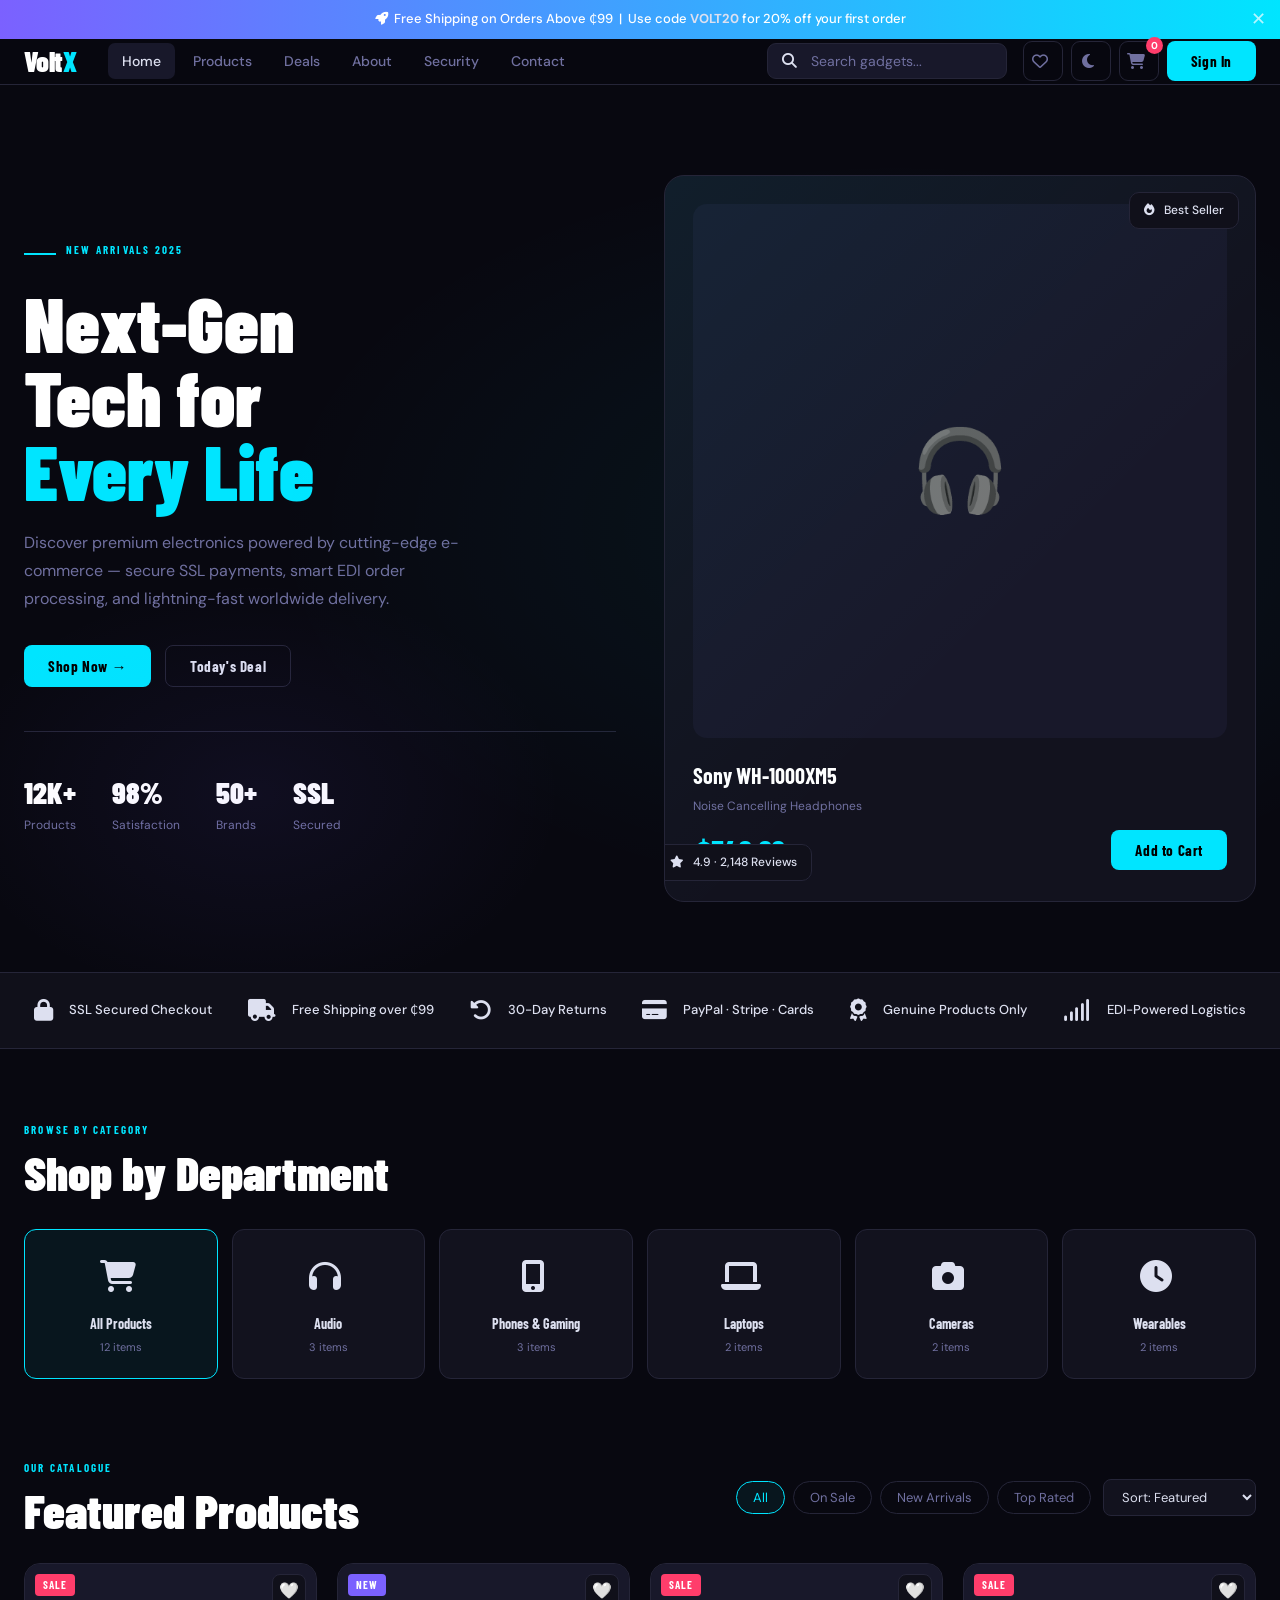
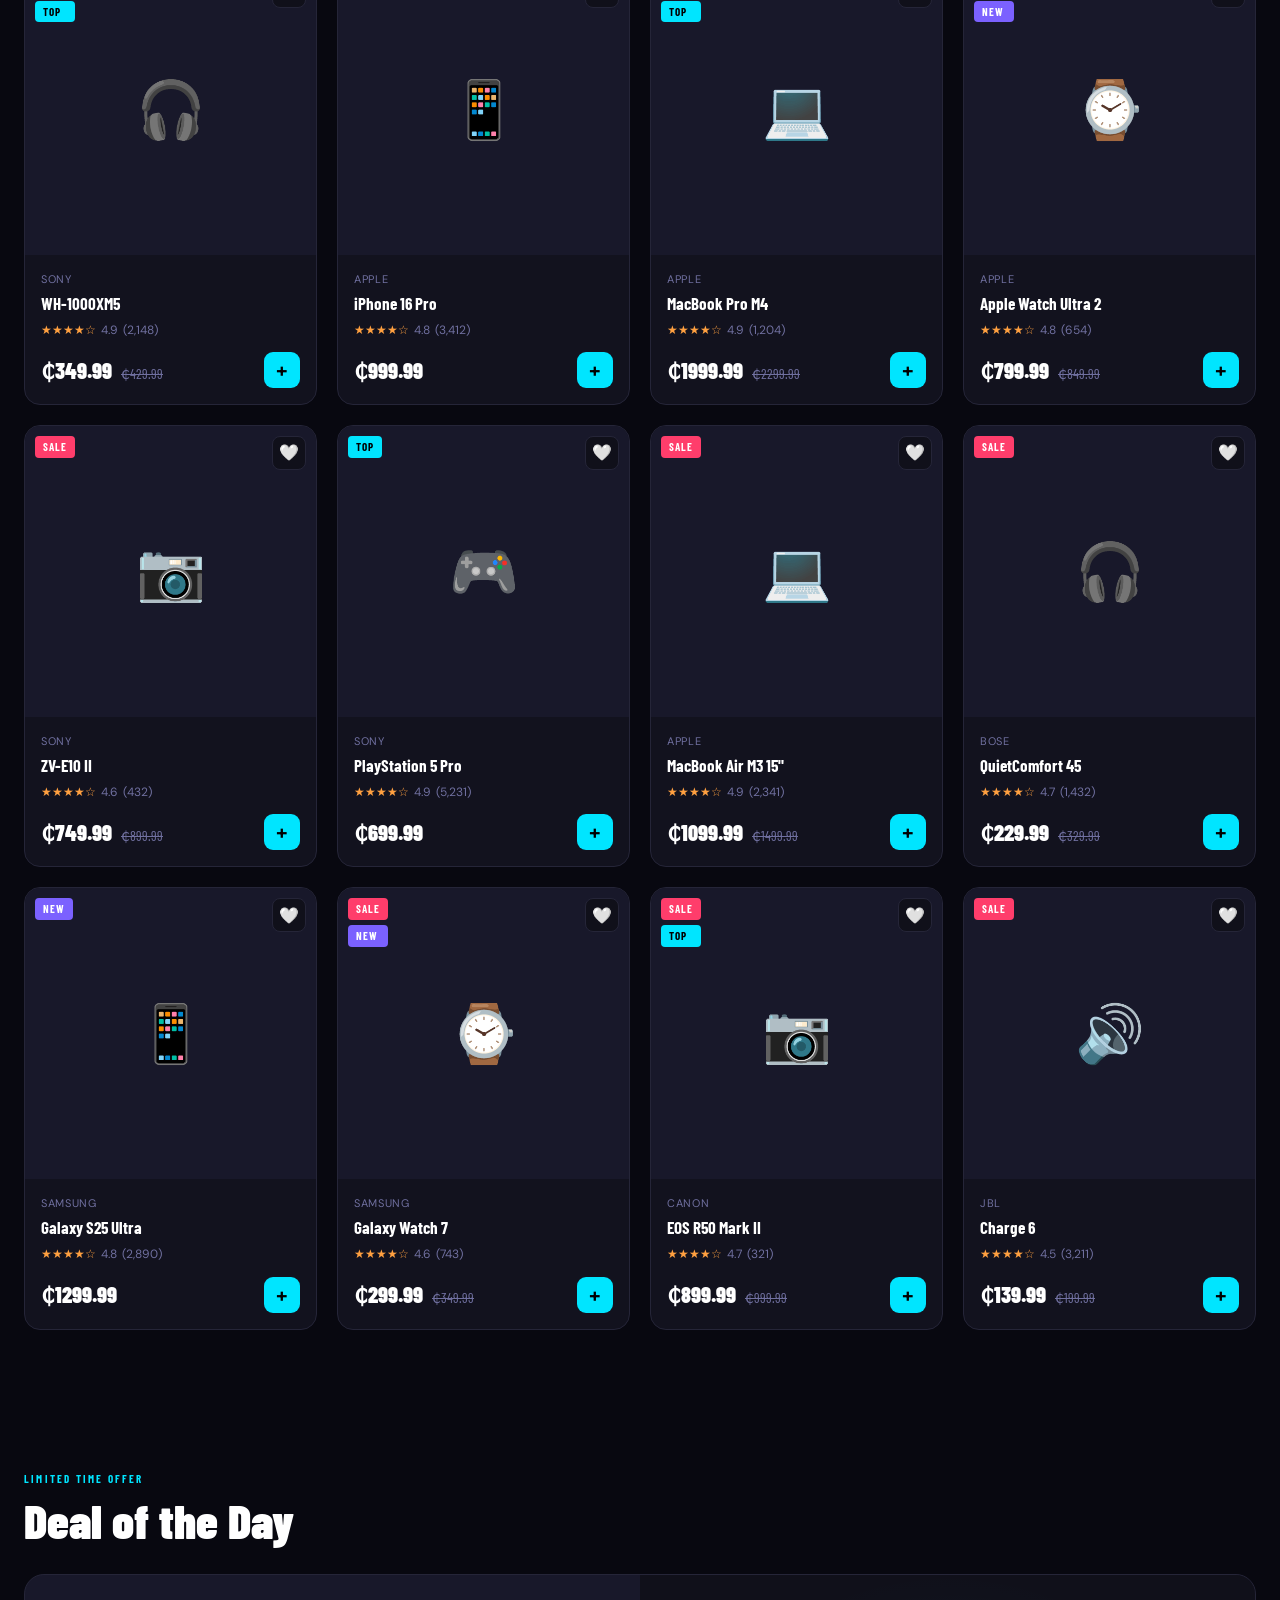
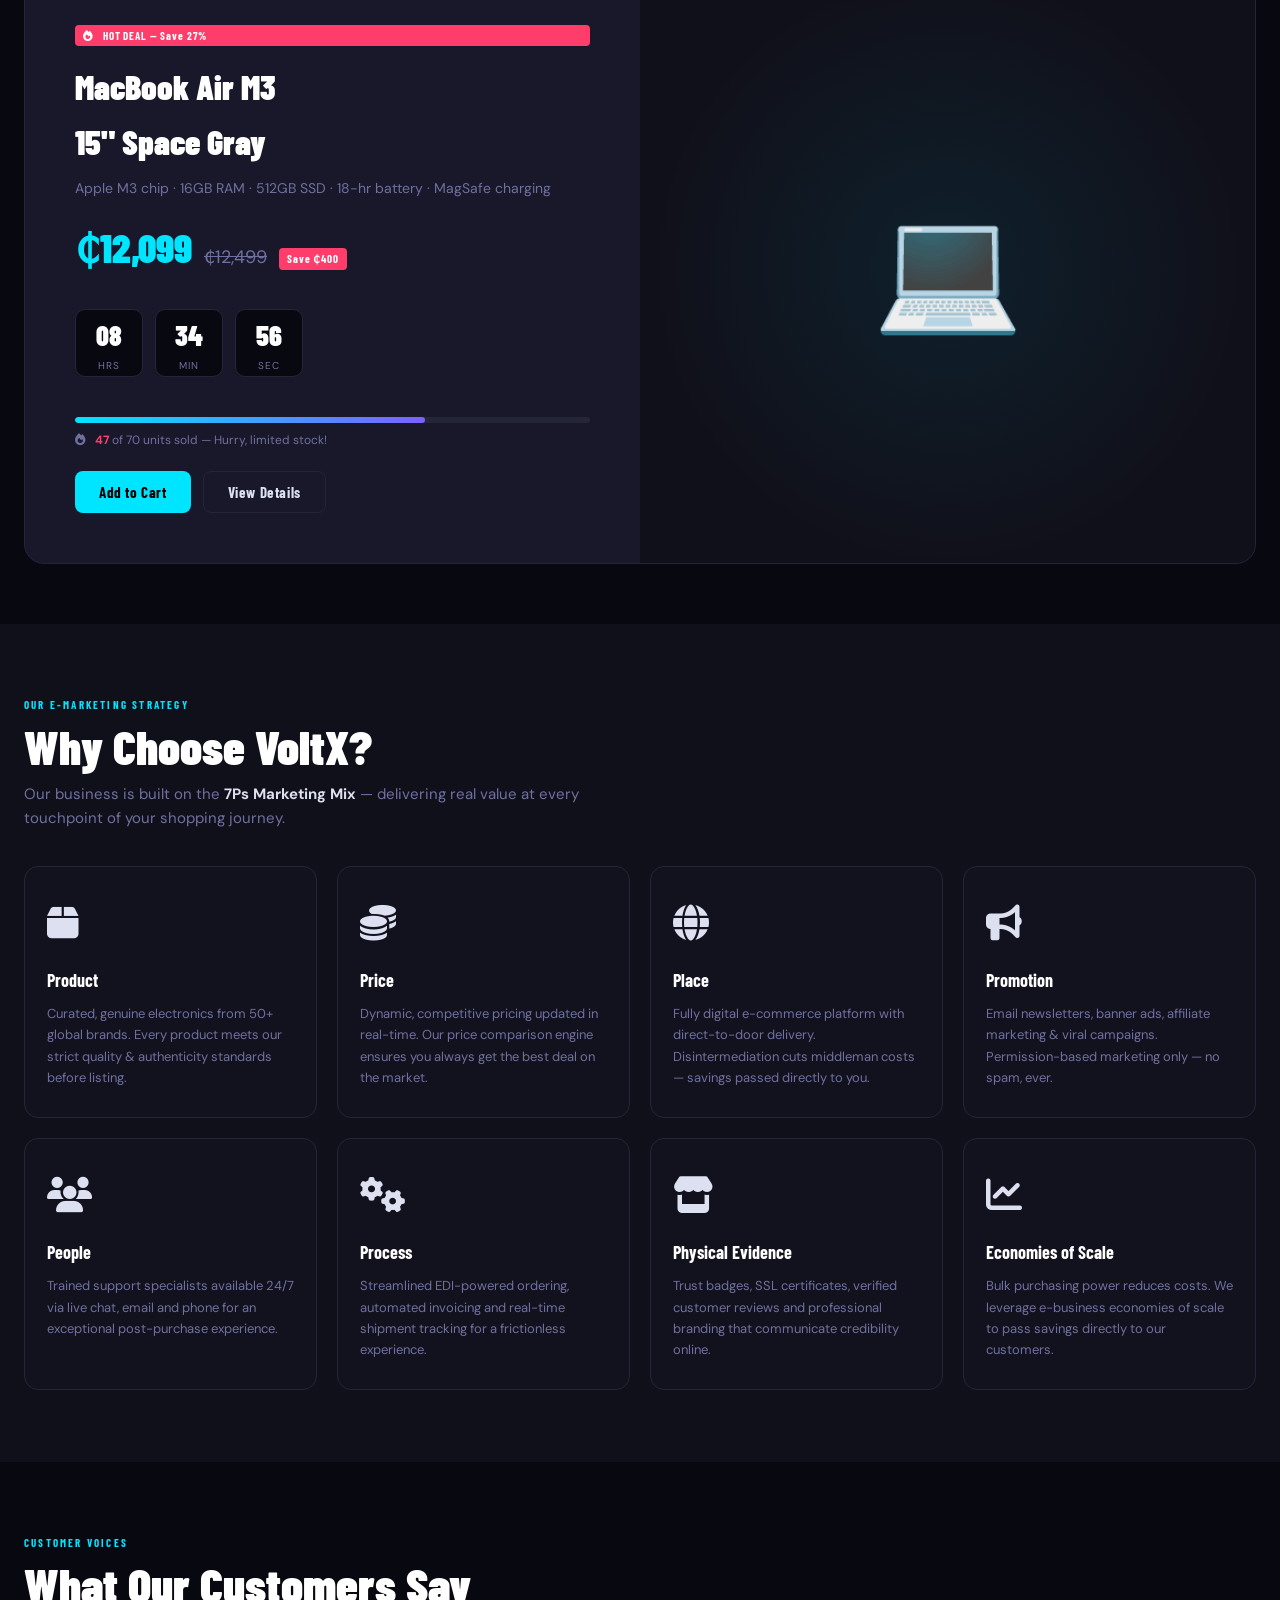
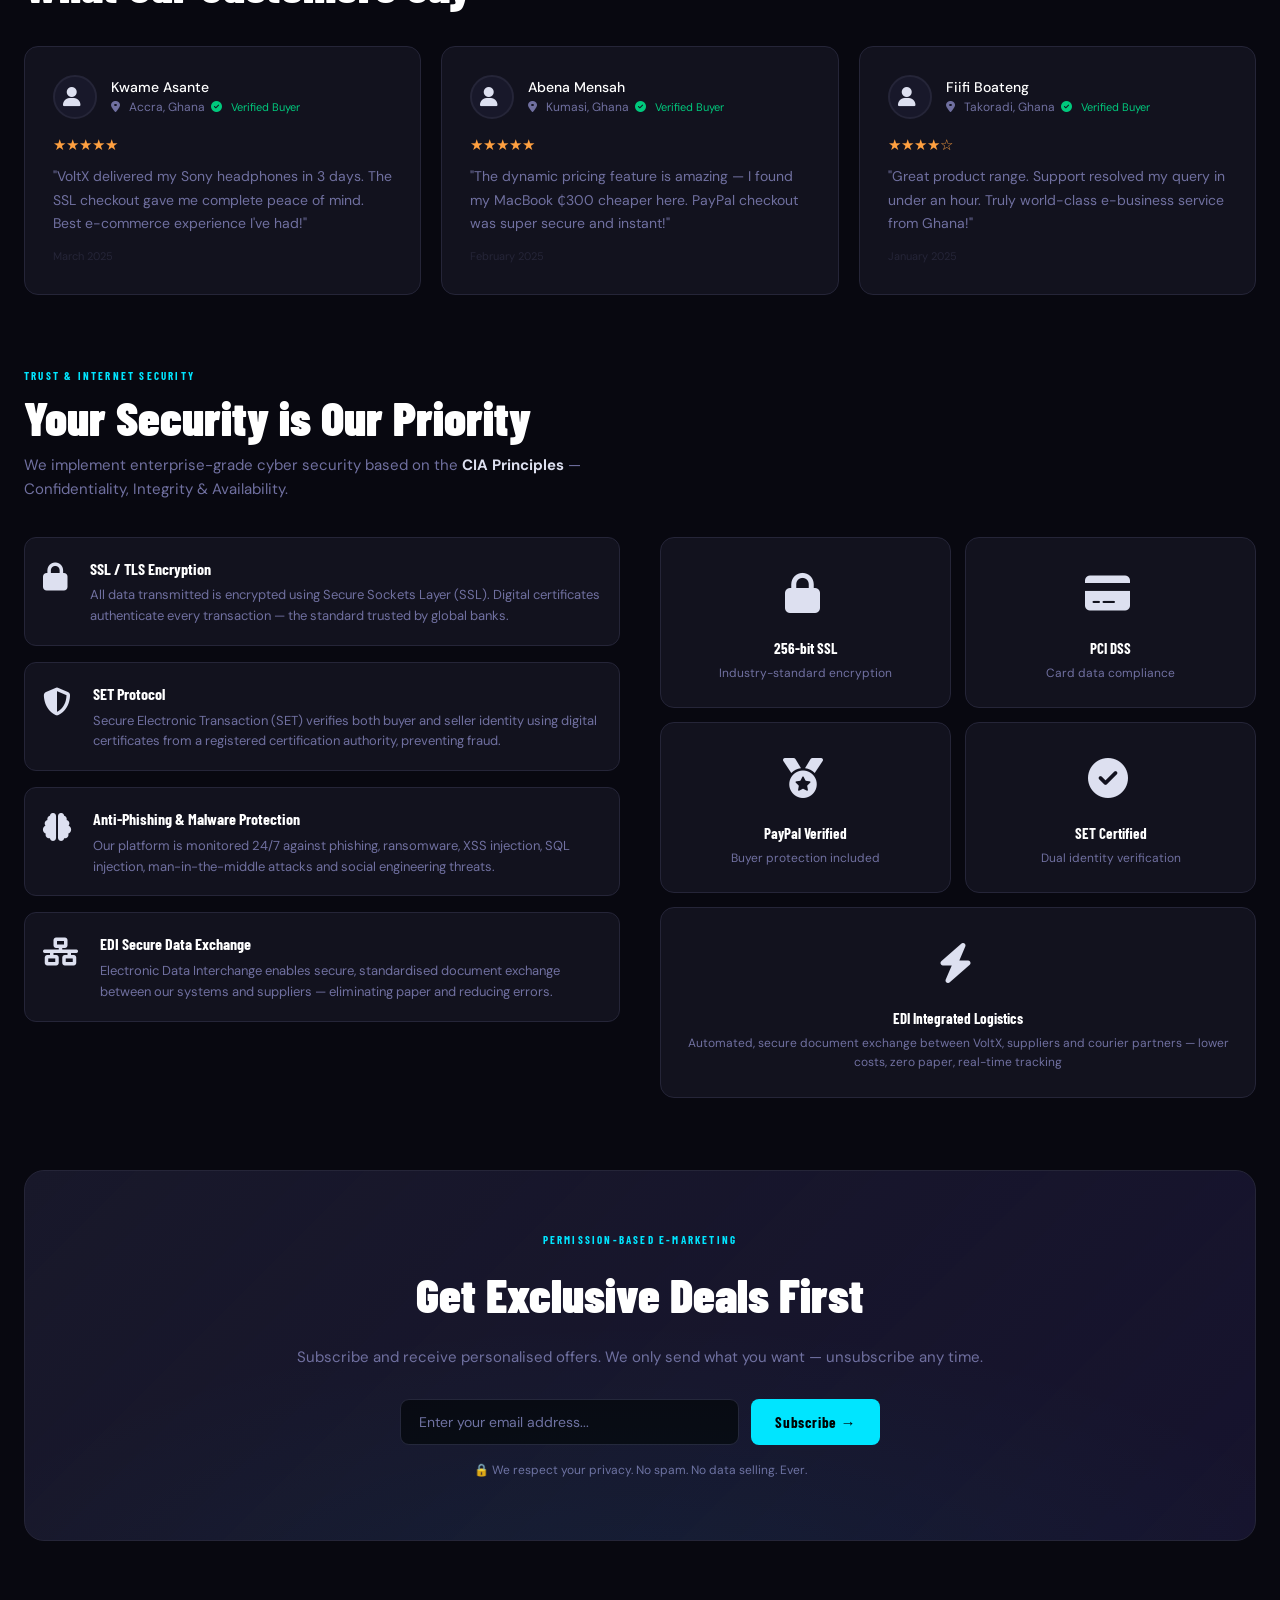
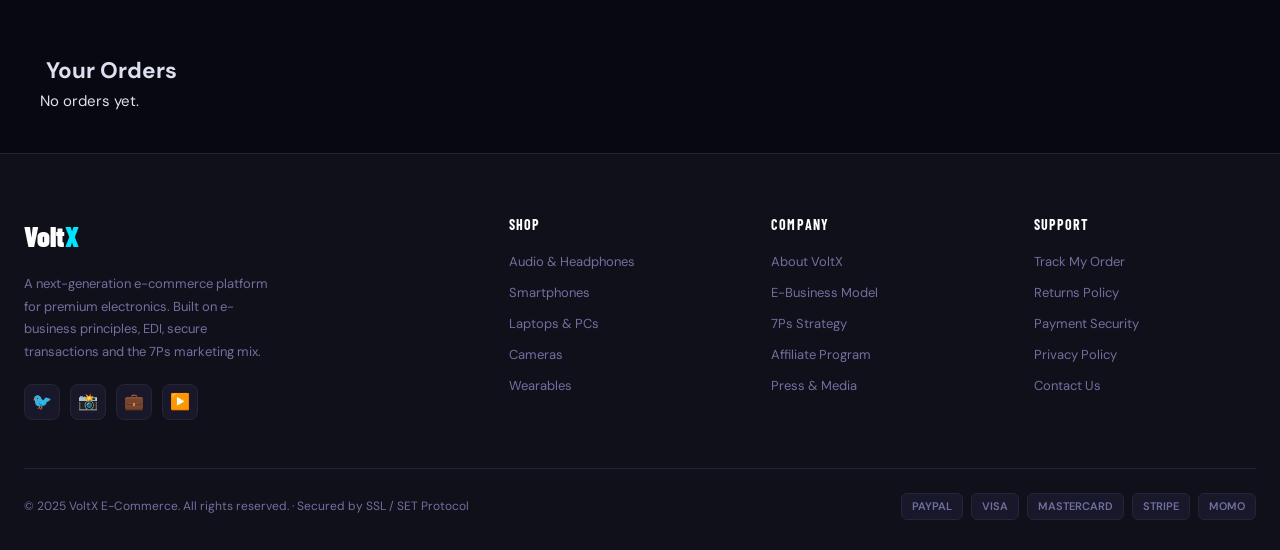
==== index.html @ d4eb0067 "E-commerce" ====
<!DOCTYPE html>
<html lang="en">
<head>
  <meta charset="UTF-8" />
  <meta name="viewport" content="width=device-width, initial-scale=1.0" />
  <title>VoltX — Premium Electronics & Gadgets</title>
  <link href="https://fonts.googleapis.com/css2?family=Barlow+Condensed:wght@400;600;700;900&family=DM+Sans:wght@300;400;500&display=swap" rel="stylesheet" />
  <link rel="stylesheet" href="https://cdnjs.cloudflare.com/ajax/libs/font-awesome/6.5.0/css/all.min.css" />
  <link rel="stylesheet" href="style.css" />
  <link rel="stylesheet" href="auth.css" />
</head>
<body>

  <!-- ── NOTIFICATION BAR ── -->
  <div id="notif-bar">
    <i class="fas fa-rocket"></i>Free Shipping on Orders Above ₵99 &nbsp;|&nbsp; Use code <strong>VOLT20</strong> for 20% off your first order
    <button onclick="this.parentElement.style.display='none'">✕</button>
  </div>

  <!-- ── NAVBAR ── -->
  <header>
    <nav class="container">
      <div class="nav-logo">Volt<span>X</span></div>
      <div class="nav-links">
        <a class="active" onclick="smoothGo('#hero',this)">Home</a>
        <a onclick="smoothGo('#products',this)">Products</a>
        <a onclick="smoothGo('#deal',this)">Deals</a>
        <a onclick="smoothGo('#marketing',this)">About</a>
        <a onclick="smoothGo('#security',this)">Security</a>
        <a onclick="smoothGo('#newsletter',this)">Contact</a>
      </div>
      <div class="nav-search">
        <span><i class="fas fa-search"></i></span>
        <input type="text" id="searchInput" placeholder="Search gadgets..." oninput="filterProducts()" />
      </div>
      <div class="nav-actions">
        <button class="icon-btn" onclick="showToast('success','Wishlist feature coming soon!')" title="Wishlist"><i class="far fa-heart"></i></button>
        <button class="icon-btn" id="themeToggle" title="Toggle Theme"><i class="fas fa-moon"></i></button>
        <button class="icon-btn" onclick="openCart()" title="Cart">
          <i class="fas fa-shopping-cart"></i><span class="cart-count" id="cartCount">0</span>
        </button>
        <button class="btn btn-primary btn-auth-out" id="auth-nav-btn" onclick="openAuth('login')">Sign In</button>
      </div>
    </nav>
  </header>


    <!-- ── HERO ── -->
    <section id="hero">
      <div class="hero-bg"></div>
      <div class="container">
        <div class="hero-grid">
          <div>
            <div class="hero-eyebrow">
              <div class="hero-eyebrow-line"></div>
              <span class="section-label">New Arrivals 2025</span>
            </div>
            <h1 class="hero-title">Next-Gen<br>Tech for<br><span>Every Life</span></h1>
            <p class="hero-desc">Discover premium electronics powered by cutting-edge e-commerce — secure SSL payments, smart EDI order processing, and lightning-fast worldwide delivery.</p>
            <div class="hero-cta">
              <button class="btn btn-primary" onclick="smoothGo('#products')">Shop Now →</button>
              <button class="btn btn-outline" onclick="smoothGo('#deal')">Today's Deal</button>
            </div>
            <div class="hero-stats">
              <div><div class="hero-stat-val">12K+</div><div class="hero-stat-lbl">Products</div></div>
              <div><div class="hero-stat-val">98%</div><div class="hero-stat-lbl">Satisfaction</div></div>
              <div><div class="hero-stat-val">50+</div><div class="hero-stat-lbl">Brands</div></div>
              <div><div class="hero-stat-val">SSL</div><div class="hero-stat-lbl">Secured</div></div>
            </div>
          </div>
          <div class="hero-visual">
            <div class="hero-card">
              <div class="floating-badge fb-top"><i class="fas fa-fire"></i> Best Seller</div>
              <div class="product-img-hero"><i class="fas fa-headphones"></i></div>
              <div class="hero-card-name">Sony WH-1000XM5</div>
              <div class="hero-card-sub">Noise Cancelling Headphones</div>
              <div class="hero-card-meta">
                <div class="hero-card-price">₵349.99</div>
                <button class="btn btn-primary" onclick="addToCart(0)">Add to Cart</button>
              </div>
              <div class="floating-badge fb-bot"><i class="fas fa-star"></i> 4.9 · 2,148 Reviews</div>
            </div>
          </div>
        </div>
      </div>
    </section>

    <!-- ── TRUST BAR ── -->
    <div id="trust">
      <div class="container">
        <div class="trust-inner">
          <div class="trust-item"><span><i class="fas fa-lock"></i></span><span>SSL Secured Checkout</span></div>
          <div class="trust-item"><span><i class="fas fa-truck"></i></span><span>Free Shipping over ₵99</span></div>
          <div class="trust-item"><span><i class="fas fa-rotate-left"></i></span><span>30-Day Returns</span></div>
          <div class="trust-item"><span><i class="fas fa-credit-card"></i></span><span>PayPal · Stripe · Cards</span></div>
          <div class="trust-item"><span><i class="fas fa-award"></i></span><span>Genuine Products Only</span></div>
          <div class="trust-item"><span><i class="fas fa-signal"></i></span><span>EDI-Powered Logistics</span></div>
        </div>
      </div>
    </div>

    <!-- ── CATEGORIES ── -->
    <section id="categories">
      <div class="container">
        <div class="section-label">Browse by Category</div>
        <h2 class="section-title">Shop by Department</h2>
        <div class="cat-grid">
          <div class="cat-card active" onclick="filterCat('all',this)"><div class="cat-icon"><i class="fas fa-shopping-cart"></i></div><div class="cat-name">All Products</div><div class="cat-count">12 items</div></div>
          <div class="cat-card" onclick="filterCat('audio',this)"><div class="cat-icon"><i class="fas fa-headphones"></i></div><div class="cat-name">Audio</div><div class="cat-count">3 items</div></div>
          <div class="cat-card" onclick="filterCat('phones',this)"><div class="cat-icon"><i class="fas fa-mobile-alt"></i>
          </div><div class="cat-name">Phones & Gaming</div><div class="cat-count">3 items</div></div>
          <div class="cat-card" onclick="filterCat('laptops',this)"><div class="cat-icon"><i class="fas fa-laptop"></i></div><div class="cat-name">Laptops</div><div class="cat-count">2 items</div></div>
          <div class="cat-card" onclick="filterCat('cameras',this)"><div class="cat-icon"><i class="fas fa-camera"></i></div><div class="cat-name">Cameras</div><div class="cat-count">2 items</div></div>
          <div class="cat-card" onclick="filterCat('wearables',this)"><div class="cat-icon"><i class="fas fa-clock"></i></div><div class="cat-name">Wearables</div><div class="cat-count">2 items</div></div>
        </div>
      </div>
    </section>

    <!-- ── PRODUCTS ── -->
    <section id="products">
      <div class="container">
        <div class="products-header">
          <div>
            <div class="section-label">Our Catalogue</div>
            <h2 class="section-title">Featured Products</h2>
          </div>
          <div class="products-controls">
            <div class="products-filters">
              <button class="filter-btn active" onclick="setFilter('all',this)">All</button>
              <button class="filter-btn" onclick="setFilter('sale',this)">On Sale</button>
              <button class="filter-btn" onclick="setFilter('new',this)">New Arrivals</button>
              <button class="filter-btn" onclick="setFilter('top',this)">Top Rated</button>
            </div>
            <select class="sort-select" onchange="sortProducts(this.value)">
              <option value="default">Sort: Featured</option>
              <option value="price-asc">Price: Low → High</option>
              <option value="price-desc">Price: High → Low</option>
              <option value="rating">Best Rated</option>
            </select>
          </div>
        </div>
        <div class="products-grid" id="productsGrid"></div>
      </div>
    </section>

    <!-- ── DEAL OF THE DAY ── -->
    <section id="deal">
      <div class="container">
        <div class="section-label">Limited Time Offer</div>
        <h2 class="section-title deal-heading">Deal of the Day</h2>
        <div class="deal-card">
          <div class="deal-left">
            <span class="badge badge-red"><i class="fas fa-fire"></i> HOT DEAL — Save 27%</span>
            <h3 class="deal-title">MacBook Air M3<br>15" Space Gray</h3>
            <p class="deal-desc">Apple M3 chip · 16GB RAM · 512GB SSD · 18-hr battery · MagSafe charging</p>
            <div class="deal-pricing">
              <span class="deal-price">₵12,099</span>
              <span class="deal-was">₵12,499</span>
              <span class="badge badge-red">Save ₵400</span>
            </div>
            <div class="deal-timer">
              <div class="time-block"><div class="time-val" id="dh">08</div><div class="time-lbl">HRS</div></div>
              <div class="time-block"><div class="time-val" id="dm">34</div><div class="time-lbl">MIN</div></div>
              <div class="time-block"><div class="time-val" id="ds">59</div><div class="time-lbl">SEC</div></div>
            </div>
            <div class="deal-progress"><div class="deal-progress-bar"></div></div>
            <div class="deal-stock"><i class="fas fa-fire"></i> <b>47</b> of 70 units sold — Hurry, limited stock!</div>
            <div class="deal-actions">
              <button class="btn btn-primary" onclick="addToCart(6)">Add to Cart</button>
              <button class="btn btn-outline" onclick="openProductModal(6)">View Details</button>
            </div>
          </div>
          <div class="deal-right"><i class="fas fa-laptop"></i></div>
        </div>
      </div>
    </section>

    <!-- ── MARKETING MIX (7Ps) ── -->
    <section id="marketing">
      <div class="container">
        <div class="section-label">Our E-Marketing Strategy</div>
        <h2 class="section-title">Why Choose VoltX?</h2>
        <p class="section-sub">Our business is built on the <strong>7Ps Marketing Mix</strong> — delivering real value at every touchpoint of your shopping journey.</p>
        <div class="mm-grid">
          <div class="mm-card"><div class="mm-icon"><i class="fas fa-box"></i></div><div class="mm-title">Product</div><div class="mm-desc">Curated, genuine electronics from 50+ global brands. Every product meets our strict quality & authenticity standards before listing.</div></div>
          <div class="mm-card"><div class="mm-icon"><i class="fas fa-coins"></i></div><div class="mm-title">Price</div><div class="mm-desc">Dynamic, competitive pricing updated in real-time. Our price comparison engine ensures you always get the best deal on the market.</div></div>
          <div class="mm-card"><div class="mm-icon"><i class="fas fa-globe"></i></div><div class="mm-title">Place</div><div class="mm-desc">Fully digital e-commerce platform with direct-to-door delivery. Disintermediation cuts middleman costs — savings passed directly to you.</div></div>
          <div class="mm-card"><div class="mm-icon"><i class="fas fa-bullhorn"></i></div><div class="mm-title">Promotion</div><div class="mm-desc">Email newsletters, banner ads, affiliate marketing & viral campaigns. Permission-based marketing only — no spam, ever.</div></div>
          <div class="mm-card"><div class="mm-icon"><i class="fas fa-users"></i></div><div class="mm-title">People</div><div class="mm-desc">Trained support specialists available 24/7 via live chat, email and phone for an exceptional post-purchase experience.</div></div>
          <div class="mm-card"><div class="mm-icon"><i class="fas fa-cogs"></i></div><div class="mm-title">Process</div><div class="mm-desc">Streamlined EDI-powered ordering, automated invoicing and real-time shipment tracking for a frictionless experience.</div></div>
          <div class="mm-card"><div class="mm-icon"><i class="fas fa-store"></i></div><div class="mm-title">Physical Evidence</div><div class="mm-desc">Trust badges, SSL certificates, verified customer reviews and professional branding that communicate credibility online.</div></div>
          <div class="mm-card"><div class="mm-icon"><i class="fas fa-chart-line"></i></div><div class="mm-title">Economies of Scale</div><div class="mm-desc">Bulk purchasing power reduces costs. We leverage e-business economies of scale to pass savings directly to our customers.</div></div>
        </div>
      </div>
    </section>

    <!-- ── REVIEWS ── -->
    <section id="reviews">
      <div class="container">
        <div class="section-label">Customer Voices</div>
        <h2 class="section-title">What Our Customers Say</h2>
        <div class="reviews-grid">
          <div class="review-card">
            <div class="review-top">
              <div class="reviewer-avatar"><i class="fas fa-user"></i></div>
              <div><div class="reviewer-name">Kwame Asante</div><div class="reviewer-loc"><i class="fas fa-map-marker-alt"></i> Accra, Ghana &nbsp;<span class="verified"><i class="fas fa-check-circle"></i> Verified Buyer</span></div></div>
            </div>
            <div class="stars">★★★★★</div>
            <p class="review-text">"VoltX delivered my Sony headphones in 3 days. The SSL checkout gave me complete peace of mind. Best e-commerce experience I've had!"</p>
            <div class="review-date">March 2025</div>
          </div>
          <div class="review-card">
            <div class="review-top">
              <div class="reviewer-avatar"><i class="fas fa-user"></i></div>
              <div><div class="reviewer-name">Abena Mensah</div><div class="reviewer-loc"><i class="fas fa-map-marker-alt"></i> Kumasi, Ghana &nbsp;<span class="verified"><i class="fas fa-check-circle"></i> Verified Buyer</span></div></div>
            </div>
            <div class="stars">★★★★★</div>
            <p class="review-text">"The dynamic pricing feature is amazing — I found my MacBook ₵300 cheaper here. PayPal checkout was super secure and instant!"</p>
            <div class="review-date">February 2025</div>
          </div>
          <div class="review-card">
            <div class="review-top">
              <div class="reviewer-avatar"><i class="fas fa-user"></i></div>
              <div><div class="reviewer-name">Fiifi Boateng</div><div class="reviewer-loc"><i class="fas fa-map-marker-alt"></i> Takoradi, Ghana &nbsp;<span class="verified"><i class="fas fa-check-circle"></i> Verified Buyer</span></div></div>
            </div>
            <div class="stars">★★★★☆</div>
            <p class="review-text">"Great product range. Support resolved my query in under an hour. Truly world-class e-business service from Ghana!"</p>
            <div class="review-date">January 2025</div>
          </div>
        </div>
      </div>
    </section>

    <!-- ── SECURITY (CIA, SSL, SET, EDI) ── -->
    <section id="security">
      <div class="container">
        <div class="section-label">Trust & Internet Security</div>
        <h2 class="section-title">Your Security is Our Priority</h2>
        <p class="section-sub">We implement enterprise-grade cyber security based on the <strong>CIA Principles</strong> — Confidentiality, Integrity &amp; Availability.</p>
        <div class="security-grid">
          <div class="security-list">
            <div class="sec-item">
              <div class="sec-icon"><i class="fas fa-lock"></i></div>
              <div><div class="sec-title">SSL / TLS Encryption</div><div class="sec-desc">All data transmitted is encrypted using Secure Sockets Layer (SSL). Digital certificates authenticate every transaction — the standard trusted by global banks.</div></div>
            </div>
            <div class="sec-item">
              <div class="sec-icon"><i class="fas fa-shield-alt"></i></div>
              <div><div class="sec-title">SET Protocol</div><div class="sec-desc">Secure Electronic Transaction (SET) verifies both buyer and seller identity using digital certificates from a registered certification authority, preventing fraud.</div></div>
            </div>
            <div class="sec-item">
              <div class="sec-icon"><i class="fas fa-brain"></i></div>
              <div><div class="sec-title">Anti-Phishing & Malware Protection</div><div class="sec-desc">Our platform is monitored 24/7 against phishing, ransomware, XSS injection, SQL injection, man-in-the-middle attacks and social engineering threats.</div></div>
            </div>
            <div class="sec-item">
              <div class="sec-icon"><i class="fas fa-network-wired"></i></div>
              <div><div class="sec-title">EDI Secure Data Exchange</div><div class="sec-desc">Electronic Data Interchange enables secure, standardised document exchange between our systems and suppliers — eliminating paper and reducing errors.</div></div>
            </div>
          </div>
          <div class="security-badges">
            <div class="sec-badge"><div class="sec-badge-icon"><i class="fas fa-lock"></i></div><div class="sec-badge-name">256-bit SSL</div><div class="sec-badge-desc">Industry-standard encryption</div></div>
            <div class="sec-badge"><div class="sec-badge-icon"><i class="fas fa-credit-card"></i></div><div class="sec-badge-name">PCI DSS</div><div class="sec-badge-desc">Card data compliance</div></div>
            <div class="sec-badge"><div class="sec-badge-icon"><i class="fas fa-medal"></i></div><div class="sec-badge-name">PayPal Verified</div><div class="sec-badge-desc">Buyer protection included</div></div>
            <div class="sec-badge"><div class="sec-badge-icon"><i class="fas fa-check-circle"></i></div><div class="sec-badge-name">SET Certified</div><div class="sec-badge-desc">Dual identity verification</div></div>
            <div class="sec-badge sec-badge-wide"><div class="sec-badge-icon"><i class="fas fa-bolt"></i></div><div class="sec-badge-name">EDI Integrated Logistics</div><div class="sec-badge-desc">Automated, secure document exchange between VoltX, suppliers and courier partners — lower costs, zero paper, real-time tracking</div></div>
          </div>
        </div>
      </div>
    </section>

    <!-- ── NEWSLETTER ── -->
    <section id="newsletter">
      <div class="container">
        <div class="nl-card">
          <div class="section-label">Permission-Based E-Marketing</div>
          <h2 class="nl-title">Get Exclusive Deals First</h2>
          <p class="nl-desc">Subscribe and receive personalised offers. We only send what you want — unsubscribe any time.</p>
          <div class="nl-form">
            <input type="email" id="nlEmail" placeholder="Enter your email address..." />
            <button class="btn btn-primary" onclick="subscribeNewsletter()">Subscribe →</button>
          </div>
          <p class="nl-fine">🔒 We respect your privacy. No spam. No data selling. Ever.</p>
        </div>
      </div>
    </section>

  
      <!-- <h2>Order Successful 🎉</h2>
      <p>Order ID: <span id="orderRef"></span></p>

      <div style="margin-top:20px;">
        <div id="currentStage">📦 Order Received</div>
        <div style="background:#ccc;height:10px;margin-top:10px;">
          <div id="progressBar" style="height:10px;width:0;background:green;"></div>
        </div>
      </div> -->

       <!-- ORDER HISTORY  -->
  <section style="padding:40px">
    <h2><i class="bi bi-box-seam"></i> Your Orders</h2>
    <div id="orderHistory"></div>
  </section>

 <!-- TRACKING UI 
  <div style="padding:20px">
    <h3 id="trackingStatus">Track your order</h3>

    <div style="background:#eee;height:10px;border-radius:10px;">
      <div id="trackingBar" style="height:10px;width:0%;background:green;border-radius:10px;"></div>
    </div>

    <p id="trackingStage"></p>
  </div> -->

  </main>


  <!-- ── FOOTER ── -->
  <footer>
    <div class="container">
      <div class="footer-grid">
        <div>
          <div class="footer-brand-name">Volt<span>X</span></div>
          <p class="footer-desc">A next-generation e-commerce platform for premium electronics. Built on e-business principles, EDI, secure transactions and the 7Ps marketing mix.</p>
          <div class="footer-social">
            <a class="social-link" href="#">🐦</a>
            <a class="social-link" href="#">📸</a>
            <a class="social-link" href="#">💼</a>
            <a class="social-link" href="#">▶️</a>
          </div>
        </div>
        <div class="footer-col">
          <h4>Shop</h4>
          <a href="#">Audio & Headphones</a>
          <a href="#">Smartphones</a>
          <a href="#">Laptops & PCs</a>
          <a href="#">Cameras</a>
          <a href="#">Wearables</a>
        </div>
        <div class="footer-col">
          <h4>Company</h4>
          <a href="#">About VoltX</a>
          <a href="#">E-Business Model</a>
          <a href="#">7Ps Strategy</a>
          <a href="#">Affiliate Program</a>
          <a href="#">Press & Media</a>
        </div>
        <div class="footer-col">
          <h4>Support</h4>
          <a href="#">Track My Order</a>
          <a href="#">Returns Policy</a>
          <a href="#">Payment Security</a>
          <a href="#">Privacy Policy</a>
          <a href="#">Contact Us</a>
        </div>
      </div>
      <div class="footer-bottom">
        <div>© 2025 VoltX E-Commerce. All rights reserved. · Secured by SSL / SET Protocol</div>
        <div class="footer-payments">
          <div class="payment-icon">PAYPAL</div>
          <div class="payment-icon">VISA</div>
          <div class="payment-icon">MASTERCARD</div>
          <div class="payment-icon">STRIPE</div>
          <div class="payment-icon">MOMO</div>
        </div>
      </div>
    </div>
  </footer>

  <!-- ── CART DRAWER ── -->
  <div id="cart-overlay" onclick="closeCart()"></div>
  <div id="cart-drawer">
    <div class="cart-header">
      <h3>🛒 Your Cart</h3>
      <button class="close-btn" onclick="closeCart()">✕</button>
    </div>
    <div class="cart-items" id="cartItems"></div>
    <div class="cart-footer" id="cartFooter" style="display:none">
      <div>
        <div class="cart-row"><span>Subtotal</span><span id="cartSubtotal">₵0.00</span></div>
        <div class="cart-row"><span>Shipping</span><span id="cartShipping">Free</span></div>
        <div class="cart-row"><span>Tax (10%)</span><span id="cartTax">₵0.00</span></div>
        <div class="cart-row total"><span>Total</span><span id="cartTotal">₵0.00</span></div>
      </div>
      <button class="cart-checkout-btn" onclick="closeCart();openCheckout()">Proceed to Checkout →</button>
      <div class="cart-secure">🔒 SSL Secured · PayPal Protected · SET Verified</div>
    </div>
  </div>

  <!-- ── PRODUCT DETAIL MODAL ── -->
  <div id="modal-overlay" onclick="if(event.target===this)closeModal()">
    <div class="modal">
      <button class="modal-close-btn" onclick="closeModal()">✕</button>
      <div class="modal-inner">
        <div class="modal-img" id="modalImg">📦</div>
        <div class="modal-info">
          <div class="modal-brand" id="modalBrand"></div>
          <div class="modal-name" id="modalName"></div>
          <div class="modal-rating" id="modalRating"></div>
          <div class="modal-price" id="modalPrice"></div>
          <div class="modal-original" id="modalOriginal"></div>
          <div class="modal-desc" id="modalDesc"></div>
          <div class="modal-specs" id="modalSpecs"></div>
          <div class="modal-actions">
            <button class="modal-add" id="modalAddBtn">Add to Cart</button>
            <button class="modal-wish-btn" onclick="showToast('success','Added to wishlist! ❤️')">🤍</button>
          </div>
        </div>
      </div>
    </div>
  </div>

  <!-- ── CHECKOUT MODAL ── -->
  <div id="checkout-overlay">
    <div class="checkout-modal">
      <div class="checkout-modal-header">
        <h2>🛒 Secure Checkout</h2>
        <button class="close-btn" onclick="closeCheckout()">✕</button>
      </div>
      <div class="ssl-notice">🔒 Your connection is encrypted with 256-bit SSL — Powered by SET Protocol</div>
      <div class="checkout-section-title">Personal Information</div>
      <div class="form-row">
        <div class="form-group"><label>First Name</label><input type="text" placeholder="Kwame" id="ckFirstName" /></div>
        <div class="form-group"><label>Last Name</label><input type="text" placeholder="Asante" id="ckLastName" /></div>
      </div>
      <div class="form-group"><label>Email Address</label><input type="email" placeholder="you@email.com" id="ckEmail" /></div>
      <div class="form-group"><label>Phone Number</label><input type="tel" placeholder="+233 24 000 0000" id="ckPhone" /></div>
      <div class="checkout-section-title">Shipping Address</div>
      <div class="form-group"><label>Street Address</label><input type="text" placeholder="123 Independence Avenue" id="ckAddress" /></div>
      <div class="form-row">
        <div class="form-group"><label>City</label><input type="text" placeholder="Accra" id="ckCity" /></div>
        <div class="form-group"><label>Country</label>
          <select id="ckCountry">
            <option>Ghana</option><option>Nigeria</option><option>Kenya</option>
            <option>South Africa</option><option>United States</option><option>United Kingdom</option>
          </select>
        </div>
      </div>
      <div class="checkout-section-title">Payment Method</div>
      <div class="payment-methods">
        <div class="pay-method active" onclick="selectPayment(this)">💳 Credit Card</div>
        <div class="pay-method" onclick="selectPayment(this)">🅿️ PayPal</div>
        <div class="pay-method" onclick="selectPayment(this)">📱 Mobile Money</div>
      </div>
      <div id="cardFields">
        <div class="form-group"><label>Card Number</label><input type="text" placeholder="•••• •••• •••• ••••" maxlength="19" id="ckCard" oninput="formatCard(this)" /></div>
        <div class="form-row">
          <div class="form-group"><label>Expiry Date</label><input type="text" placeholder="MM / YY" id="ckExpiry" /></div>
          <div class="form-group"><label>CVV</label><input type="text" placeholder="•••" maxlength="3" id="ckCvv" /></div>
        </div>
      </div>
      <div class="checkout-section-title">Order Summary</div>
      <div id="ckOrderSummary"></div>
      <div class="checkout-actions">
        <button class="cancel-order-btn" onclick="closeCheckout()">Cancel</button>
        <button class="place-order-btn" onclick="placeOrder()">🔒 Place Order</button>
      </div>
    </div>
  </div>

  <!-- ── ORDER SUCCESS ── -->
  <div id="success-overlay">
    <div class="success-modal">
      <div class="success-icon">✅</div>
      <h2>Order Placed!</h2>
      <p>Your order has been placed and is being processed via our EDI system. A confirmation email is on its way.</p>
      <div class="order-ref" id="orderRef">ORDER #VX-000000</div>
      <button class="btn btn-primary btn-full" onclick="closeSuccess()">Continue Shopping →</button>
    </div>
  </div>

  <!-- ── TOAST CONTAINER ── -->
  <div id="toast-container"></div>


  <div id="auth-overlay" onclick="if(event.target===this)closeAuth()">
    <div class="auth-modal">

      <!-- Close -->
      <button class="auth-close" onclick="closeAuth()">✕</button>

      <!-- Tabs -->
      <div class="auth-tabs">
        <div class="auth-tab active" data-tab="login"    onclick="switchAuthTab('login')">Sign In</div>
        <div class="auth-tab"        data-tab="register" onclick="switchAuthTab('register')">Create Account</div>
      </div>

      <!-- ── LOGIN PANEL ── -->
      <div class="auth-panel active" id="panel-login">
        <div class="auth-header">
          <div class="auth-logo">Volt<span>X</span></div>
          <div class="auth-subtitle">Welcome back! Sign in to your account.</div>
        </div>

        <!-- Alert -->
        <div class="auth-alert" id="login-alert">
          <span>ℹ️</span><span class="alert-msg"></span>
        </div>

        <!-- Social -->
        <div class="auth-socials">
          <button class="auth-social-btn" onclick="socialLogin('Google')">
            <span>🌐</span> Google
          </button>
          <button class="auth-social-btn" onclick="socialLogin('Facebook')">
            <span>📘</span> Facebook
          </button>
        </div>

        <div class="auth-divider">or continue with email</div>

        <!-- Email -->
        <div class="auth-form-group">
          <label for="login-email">Email Address</label>
          <div class="auth-input-wrap">
            <span class="auth-input-icon">📧</span>
            <input class="auth-input" type="email" id="login-email" placeholder="you@email.com" autocomplete="email" />
          </div>
          <div class="auth-error-msg" id="login-em-err"></div>
        </div>

        <!-- Password -->
        <div class="auth-form-group">
          <label for="login-password">Password</label>
          <div class="auth-input-wrap">
            <span class="auth-input-icon">🔒</span>
            <input class="auth-input" type="password" id="login-password" placeholder="Enter your password" autocomplete="current-password" />
            <span class="auth-eye" id="login-eye" onclick="togglePw('login-eye','login-password')">👁️</span>
          </div>
          <div class="auth-error-msg" id="login-pw-err"></div>
        </div>

        <!-- Remember / Forgot -->
        <div class="auth-row">
          <label class="auth-check-label">
            <input type="checkbox" id="login-remember" />
            Remember me
          </label>
          <span class="auth-forgot" onclick="forgotPassword()">Forgot password?</span>
        </div>

        <!-- Submit -->
        <button class="auth-submit" id="login-btn" onclick="handleLogin()">
          <span class="btn-text">Sign In →</span>
          <div class="btn-spinner"></div>
        </button>

        <div class="auth-switch">
          Don't have an account? <span onclick="switchAuthTab('register')">Create one free</span>
        </div>
      </div>

      <!-- ── REGISTER PANEL ── -->
      <div class="auth-panel" id="panel-register">
        <div class="auth-header">
          <div class="auth-logo">Volt<span>X</span></div>
          <div class="auth-subtitle">Create your free account in seconds.</div>
        </div>

        <!-- Alert -->
        <div class="auth-alert" id="register-alert">
          <span>ℹ️</span><span class="alert-msg"></span>
        </div>

        <!-- Social -->
        <div class="auth-socials">
          <button class="auth-social-btn" onclick="socialLogin('Google')">
            <span>🌐</span> Google
          </button>
          <button class="auth-social-btn" onclick="socialLogin('Facebook')">
            <span>📘</span> Facebook
          </button>
        </div>

        <div class="auth-divider">or fill in your details</div>

        <!-- Name row -->
        <div style="display:grid;grid-template-columns:1fr 1fr;gap:12px;">
          <div class="auth-form-group">
            <label for="reg-firstname">First Name</label>
            <div class="auth-input-wrap">
              <span class="auth-input-icon">👤</span>
              <input class="auth-input" type="text" id="reg-firstname" placeholder="Kwame" autocomplete="given-name" />
            </div>
            <div class="auth-error-msg" id="reg-fn-err"></div>
          </div>
          <div class="auth-form-group">
            <label for="reg-lastname">Last Name</label>
            <div class="auth-input-wrap">
              <span class="auth-input-icon">👤</span>
              <input class="auth-input" type="text" id="reg-lastname" placeholder="Asante" autocomplete="family-name" />
            </div>
            <div class="auth-error-msg" id="reg-ln-err"></div>
          </div>
        </div>

        <!-- Email -->
        <div class="auth-form-group">
          <label for="reg-email">Email Address</label>
          <div class="auth-input-wrap">
            <span class="auth-input-icon">📧</span>
            <input class="auth-input" type="email" id="reg-email" placeholder="you@email.com" autocomplete="email" />
          </div>
          <div class="auth-error-msg" id="reg-em-err"></div>
        </div>

        <!-- Password -->
        <div class="auth-form-group">
          <label for="reg-password">Password</label>
          <div class="auth-input-wrap">
            <span class="auth-input-icon">🔒</span>
            <input class="auth-input" type="password" id="reg-password" placeholder="Min. 8 characters"
              autocomplete="new-password" oninput="checkPasswordStrength(this.value)" />
            <span class="auth-eye" id="reg-eye" onclick="togglePw('reg-eye','reg-password')">👁️</span>
          </div>
          <div class="pw-strength">
            <div class="pw-strength-bar"><div class="pw-strength-fill" id="pw-fill"></div></div>
            <div class="pw-strength-label" id="pw-label"></div>
          </div>
          <div class="auth-error-msg" id="reg-pw-err"></div>
        </div>

        <!-- Confirm Password -->
        <div class="auth-form-group">
          <label for="reg-confirm">Confirm Password</label>
          <div class="auth-input-wrap">
            <span class="auth-input-icon">🔑</span>
            <input class="auth-input" type="password" id="reg-confirm" placeholder="Repeat your password"
              autocomplete="new-password" />
            <span class="auth-eye" id="cf-eye" onclick="togglePw('cf-eye','reg-confirm')">👁️</span>
          </div>
          <div class="auth-error-msg" id="reg-cf-err"></div>
        </div>

        <!-- Terms -->
        <div class="auth-terms">
          By creating an account you agree to our
          <a onclick="showToast('success','Terms of Service — coming soon!')">Terms of Service</a>
          and
          <a onclick="showToast('success','Privacy Policy — coming soon!')">Privacy Policy</a>.
          Your data is protected under our SSL / SET security framework.
        </div>

        <!-- Submit -->
        <button class="auth-submit" id="reg-btn" onclick="handleRegister()">
          <span class="btn-text">Create Account →</span>
          <div class="btn-spinner"></div>
        </button>

        <div class="auth-switch">
          Already have an account? <span onclick="switchAuthTab('login')">Sign in</span>
        </div>
      </div>

    </div>
  </div><!-- /#auth-overlay -->

  <!-- ── SCRIPTS (loaded in order) ── -->
  <script src="products.js"></script>
  <script src="cart.js"></script>
  <script src="ui.js"></script>
  <script src="main.js"></script>
  <script src="auth.js"></script>
  <script>
    // Restore user session on page load
    document.addEventListener('DOMContentLoaded', restoreSession);
  </script>

</body>
</html>
---- style.css ----
:root {
  --bg: #080810;
  --bg2: #10101a;
  --bg3: #18182a;
  --card: #12121e;
  --border: #252538;
  --accent: #00e5ff;
  --accent2: #ff3d6b;
  --accent3: #7b61ff;
  --text: #dde0f0;
  --muted: #7070a0;
  --white: #ffffff;
  --success: #00c97d;
  --warning: #ffa040;
  --font-d: "Barlow Condensed", sans-serif;
  --font-b: "DM Sans", sans-serif;
  --radius: 12px;
}

/* ── RESET ── */
*,
*::before,
*::after {
  box-sizing: border-box;
  margin: 0;
  padding: 0;
}
html {
  scroll-behavior: smooth;
}
body {
  background: var(--bg);
  color: var(--text);
  font-family: var(--font-b);
  font-size: 15px;
  line-height: 1.6;
  overflow-x: hidden;
}
a {
  text-decoration: none;
  color: inherit;
}
ul {
  list-style: none;
}
img {
  display: block;
  max-width: 100%;
}
button {
  cursor: pointer;
  border: none;
  background: none;
  font-family: inherit;
}
strong {
  color: var(--text);
}

/* ── SCROLLBAR ── */
::-webkit-scrollbar {
  width: 6px;
}
::-webkit-scrollbar-track {
  background: var(--bg);
}
::-webkit-scrollbar-thumb {
  background: var(--accent3);
  border-radius: 3px;
}

.container {
  max-width: 1280px;
  margin: 0 auto;
  padding: 0 24px;
}

.badge {
  display: inline-block;
  background: var(--accent);
  color: #000;
  font-family: var(--font-d);
  font-weight: 700;
  font-size: 11px;
  letter-spacing: 0.08em;
  padding: 2px 8px;
  border-radius: 4px;
}
.badge-red {
  background: var(--accent2);
  color: #fff;
}
.badge-purple {
  background: var(--accent3);
  color: #fff;
}

.btn {
  display: inline-flex;
  align-items: center;
  gap: 8px;
  padding: 11px 24px;
  border-radius: 8px;
  font-family: var(--font-d);
  font-weight: 700;
  font-size: 15px;
  letter-spacing: 0.04em;
  transition: 0.2s;
  cursor: pointer;
  border: none;
}
.btn-primary {
  background: var(--accent);
  color: #000;
}
.btn-primary:hover {
  background: #33eeff;
  transform: translateY(-1px);
}
.btn-outline {
  border: 1.5px solid var(--border);
  color: var(--text);
  background: none;
}
.btn-outline:hover {
  border-color: var(--accent);
  color: var(--accent);
}
.btn-full {
  width: 100%;
  justify-content: center;
}

.section-label {
  font-family: var(--font-d);
  font-weight: 700;
  font-size: 11px;
  letter-spacing: 0.2em;
  color: var(--accent);
  text-transform: uppercase;
  margin-bottom: 8px;
}
.section-title {
  font-family: var(--font-d);
  font-weight: 900;
  font-size: clamp(28px, 4vw, 48px);
  line-height: 1.05;
  color: var(--white);
}
.section-sub {
  color: var(--muted);
  font-size: 15px;
  max-width: 600px;
  margin-top: 10px;
}
.stars {
  color: var(--warning);
}

/* Emoji shown when a product image fails to load */
.img-fallback {
  display: none;
  font-size: 56px;
  align-items: center;
  justify-content: center;
  width: 100%;
  height: 100%;
}

/* NOTIFICATION BAR */
#notif-bar {
  background: linear-gradient(90deg, var(--accent3), var(--accent));
  color: #fff;
  text-align: center;
  padding: 9px;
  font-size: 13px;
  font-weight: 500;
  position: relative;
}
#notif-bar button {
  position: absolute;
  right: 14px;
  top: 50%;
  transform: translateY(-50%);
  color: #fff;
  font-size: 18px;
  opacity: 0.7;
}
#notif-bar button:hover {
  opacity: 1;
}

/* NAVBAR */
header {
  position: sticky;
  top: 0;
  z-index: 1000;
  background: rgba(8, 8, 16, 0.92);
  backdrop-filter: blur(18px);
  border-bottom: 1px solid var(--border);
}
nav {
  display: flex;
  align-items: center;
  gap: 16px;
  padding: 14px 0;
}
.nav-logo {
  font-family: var(--font-d);
  font-weight: 900;
  font-size: 28px;
  letter-spacing: -0.02em;
  color: var(--white);
  margin-right: 16px;
}
.nav-logo span {
  color: var(--accent);
}
.nav-links {
  display: flex;
  gap: 4px;
  flex: 1;
}
.nav-links a {
  padding: 7px 14px;
  border-radius: 7px;
  font-size: 14px;
  font-weight: 500;
  color: var(--muted);
  transition: 0.2s;
  cursor: pointer;
}
.nav-links a:hover,
.nav-links a.active {
  color: var(--text);
  background: var(--bg3);
}

.nav-search {
  display: flex;
  align-items: center;
  background: var(--bg3);
  border: 1.5px solid var(--border);
  border-radius: 9px;
  padding: 0 14px;
  gap: 8px;
  flex: 0 0 240px;
  transition: 0.2s;
}
.nav-search:focus-within {
  border-color: var(--accent);
}
.nav-search input {
  background: none;
  border: none;
  outline: none;
  color: var(--text);
  font-family: var(--font-b);
  font-size: 14px;
  padding: 8px 0;
  width: 100%;
}
.nav-search input::placeholder {
  color: var(--muted);
}

.nav-actions {
  display: flex;
  align-items: center;
  gap: 8px;
}
body.light {
  --bg: #ffffff;
  --bg2: #f5f5f5;
  --bg3: #eeeeee;
  --card: #ffffff;
  --border: #dddddd;
  --text: #111111;
  --muted: #666666;
  --white: #111111; /* 🔥 IMPORTANT FIX */
}
.icon-btn {
  position: relative;
  width: 40px;
  height: 40px;
  border-radius: 9px;
  display: flex;
  align-items: center;
  justify-content: center;
  color: var(--muted);
  border: 1.5px solid var(--border);
  transition: 0.2s;
  font-size: 18px;
}
.icon-btn:hover {
  color: var(--text);
  border-color: var(--text);
}
.cart-count {
  position: absolute;
  top: -5px;
  right: -5px;
  background: var(--accent2);
  color: #fff;
  font-size: 10px;
  font-weight: 700;
  width: 17px;
  height: 17px;
  border-radius: 50%;
  display: flex;
  align-items: center;
  justify-content: center;
}

#hero {
  padding: 90px 0 70px;
  position: relative;
  overflow: hidden;
}
.hero-bg {
  position: absolute;
  inset: 0;
  background:
    radial-gradient(
      ellipse 70% 60% at 70% 50%,
      rgba(0, 229, 255, 0.06),
      transparent 70%
    ),
    radial-gradient(
      ellipse 40% 40% at 20% 80%,
      rgba(123, 97, 255, 0.07),
      transparent 60%
    );
  pointer-events: none;
}
.hero-grid {
  display: grid;
  grid-template-columns: 1fr 1fr;
  gap: 48px;
  align-items: center;
}
.hero-eyebrow {
  display: flex;
  align-items: center;
  gap: 10px;
  margin-bottom: 20px;
}
.hero-eyebrow-line {
  width: 32px;
  height: 2px;
  background: var(--accent);
}
.hero-title {
  font-family: var(--font-d);
  font-weight: 900;
  font-size: clamp(42px, 6vw, 82px);
  line-height: 0.96;
  color: var(--white);
  margin-bottom: 22px;
}
.hero-title span {
  color: var(--accent);
}
.hero-desc {
  color: var(--muted);
  font-size: 16px;
  max-width: 440px;
  margin-bottom: 32px;
  line-height: 1.75;
}
.hero-cta {
  display: flex;
  gap: 14px;
  flex-wrap: wrap;
}
.hero-stats {
  display: flex;
  gap: 36px;
  margin-top: 44px;
  padding-top: 36px;
  border-top: 1px solid var(--border);
  flex-wrap: wrap;
}
.hero-stat-val {
  font-family: var(--font-d);
  font-weight: 900;
  font-size: 30px;
  color: var(--white);
}
.hero-stat-lbl {
  font-size: 12px;
  color: var(--muted);
}

.progress-container {
  width: 100%;
  height: 10px;
  background: #222;
  border-radius: 20px;
  overflow: hidden;
  margin: 10px 0;
}

.progress-bar {
  height: 100%;
  width: 0%;
  background: linear-gradient(90deg, #00f0ff, #00ffa6);
  transition: width 0.5s ease;
  border-radius: 20px;
}
/* Hero Card */
.hero-card {
  background: var(--card);
  border: 1px solid var(--border);
  border-radius: 20px;
  padding: 28px;
  position: relative;
  overflow: hidden;
}
.hero-card::before {
  content: "";
  position: absolute;
  inset: 0;
  background: linear-gradient(135deg, rgba(0, 229, 255, 0.06), transparent 60%);
  pointer-events: none;
}

/* ── Hero product image ── */
.product-img-hero {
  width: 100%;
  aspect-ratio: 1;
  background: var(--bg3);
  border-radius: 14px;
  display: flex;
  align-items: center;
  justify-content: center;
  overflow: hidden;
  margin-bottom: 20px;
}
.product-img-hero img {
  width: 100%;
  height: 100%;
  object-fit: contain;
  padding: 16px;
  transition: transform 0.3s;
}
.product-img-hero img:hover {
  transform: scale(1.05);
}

.hero-card-name {
  font-family: var(--font-d);
  font-weight: 700;
  font-size: 22px;
  color: var(--white);
}
.hero-card-sub {
  font-size: 12px;
  color: var(--muted);
  margin-top: 4px;
}
.hero-card-meta {
  display: flex;
  justify-content: space-between;
  align-items: center;
  margin-top: 12px;
}
.hero-card-price {
  font-family: var(--font-d);
  font-weight: 900;
  font-size: 28px;
  color: var(--accent);
}
.floating-badge {
  position: absolute;
  background: var(--bg2);
  border: 1px solid var(--border);
  border-radius: 10px;
  padding: 8px 14px;
  font-size: 12px;
  font-weight: 500;
  backdrop-filter: blur(8px);
}
.fb-top {
  top: 16px;
  right: 16px;
}
.fb-bot {
  bottom: 20px;
  left: -10px;
}

#trust {
  padding: 20px 0;
  border-top: 1px solid var(--border);
  border-bottom: 1px solid var(--border);
  background: var(--bg2);
}
.trust-inner {
  display: flex;
  justify-content: space-around;
  flex-wrap: wrap;
  gap: 16px;
}
.trust-item {
  display: flex;
  align-items: center;
  gap: 10px;
  font-size: 13px;
  font-weight: 500;
}
.trust-item span:first-child {
  font-size: 22px;
}

#categories {
  padding: 72px 0 40px;
}
.cat-grid {
  display: grid;
  grid-template-columns: repeat(6, 1fr);
  gap: 14px;
  margin-top: 32px;
}
.cat-card {
  background: var(--card);
  border: 1.5px solid var(--border);
  border-radius: var(--radius);
  padding: 22px 14px;
  text-align: center;
  cursor: pointer;
  transition: 0.25s;
}
.cat-card:hover {
  border-color: var(--accent);
  transform: translateY(-3px);
}
.cat-card.active {
  border-color: var(--accent);
  background: rgba(0, 229, 255, 0.06);
}
.cat-icon {
  font-size: 32px;
  margin-bottom: 10px;
}
.cat-name {
  font-family: var(--font-d);
  font-weight: 700;
  font-size: 14px;
  color: var(--text);
}
.cat-count {
  font-size: 11px;
  color: var(--muted);
  margin-top: 3px;
}

i {
  margin-right: 6px;
}

.icon-btn i {
  font-size: 16px;
}

.timeline {
  display: flex;
  flex-direction: column;
  gap: 10px;
  margin-top: 15px;
}

.step {
  padding: 10px;
  border-left: 4px solid #ccc;
  background: #f5f5f5;
}

.step.active {
  border-left: 4px solid green;
  background: #e6ffe6;
  font-weight: bold;
}

#products {
  padding: 40px 0 80px;
}
.products-header {
  display: flex;
  align-items: center;
  justify-content: space-between;
  margin-bottom: 28px;
  flex-wrap: wrap;
  gap: 12px;
}
.products-controls {
  display: flex;
  gap: 12px;
  flex-wrap: wrap;
  align-items: center;
}
.products-filters {
  display: flex;
  gap: 8px;
  flex-wrap: wrap;
}
.filter-btn {
  padding: 7px 16px;
  border-radius: 20px;
  border: 1.5px solid var(--border);
  font-size: 13px;
  color: var(--muted);
  transition: 0.2s;
  background: none;
  cursor: pointer;
}
.filter-btn:hover,
.filter-btn.active {
  border-color: var(--accent);
  color: var(--accent);
  background: rgba(0, 229, 255, 0.06);
}
.sort-select {
  background: var(--card);
  border: 1.5px solid var(--border);
  border-radius: 8px;
  color: var(--text);
  padding: 8px 14px;
  font-family: var(--font-b);
  font-size: 13px;
  outline: none;
}

.products-grid {
  display: grid;
  grid-template-columns: repeat(4, 1fr);
  gap: 20px;
}

/* Product Card */
.product-card {
  background: var(--card);
  border: 1.5px solid var(--border);
  border-radius: 16px;
  overflow: hidden;
  transition: 0.25s;
  position: relative;
}
.product-card:hover {
  border-color: var(--accent);
  transform: translateY(-4px);
  box-shadow: 0 20px 60px rgba(0, 229, 255, 0.07);
}
.product-card:hover .quick-add {
  opacity: 1;
  transform: translateY(0);
}

/* ── Product image area ── */
.product-img {
  aspect-ratio: 1;
  background: var(--bg3);
  display: flex;
  align-items: center;
  justify-content: center;
  position: relative;
  overflow: hidden;
  cursor: pointer;
}
.product-img img {
  width: 100%;
  height: 100%;
  object-fit: contain;
  padding: 16px;
  transition: transform 0.35s ease;
}
.product-card:hover .product-img img {
  transform: scale(1.06);
}

.product-badges {
  position: absolute;
  top: 10px;
  left: 10px;
  display: flex;
  flex-direction: column;
  gap: 5px;
  z-index: 2;
}
.product-wish {
  position: absolute;
  top: 10px;
  right: 10px;
  width: 34px;
  height: 34px;
  background: var(--bg2);
  border: 1px solid var(--border);
  border-radius: 8px;
  display: flex;
  align-items: center;
  justify-content: center;
  font-size: 16px;
  transition: 0.2s;
  cursor: pointer;
  z-index: 2;
}
.product-wish:hover,
.product-wish.active {
  background: var(--accent2);
  border-color: var(--accent2);
}

.product-body {
  padding: 16px;
}
.product-brand {
  font-size: 11px;
  color: var(--muted);
  letter-spacing: 0.06em;
  text-transform: uppercase;
}
.product-name {
  font-family: var(--font-d);
  font-weight: 700;
  font-size: 17px;
  color: var(--white);
  margin: 4px 0 8px;
  line-height: 1.2;
  cursor: pointer;
}
.product-rating {
  display: flex;
  align-items: center;
  gap: 5px;
  font-size: 12px;
  color: var(--muted);
  margin-bottom: 12px;
}
.product-footer {
  display: flex;
  align-items: center;
  justify-content: space-between;
}
.product-price {
  font-family: var(--font-d);
  font-weight: 900;
  font-size: 22px;
  color: var(--white);
}
.product-price s {
  font-size: 14px;
  color: var(--muted);
  font-weight: 400;
  margin-left: 5px;
}

.add-btn {
  width: 36px;
  height: 36px;
  background: var(--accent);
  border-radius: 9px;
  display: flex;
  align-items: center;
  justify-content: center;
  font-size: 20px;
  color: #000;
  font-weight: 700;
  transition: 0.2s;
}
.add-btn:hover {
  background: #33eeff;
  transform: scale(1.1);
}
.quick-add {
  position: absolute;
  bottom: 0;
  left: 0;
  right: 0;
  background: var(--accent);
  color: #000;
  font-family: var(--font-d);
  font-weight: 700;
  font-size: 14px;
  padding: 11px;
  text-align: center;
  opacity: 0;
  transform: translateY(8px);
  transition: 0.25s;
  cursor: pointer;
}

#deal {
  padding: 60px 0;
}
.deal-heading {
  margin-bottom: 28px;
}
.deal-card {
  background: var(--bg3);
  border: 1px solid var(--border);
  border-radius: 20px;
  display: grid;
  grid-template-columns: 1fr 1fr;
  overflow: hidden;
}
.deal-left {
  padding: 50px;
  display: flex;
  flex-direction: column;
  justify-content: center;
}
.deal-title {
  font-family: var(--font-d);
  font-weight: 900;
  font-size: 34px;
  color: var(--white);
  margin: 14px 0 8px;
}
.deal-desc {
  color: var(--muted);
  font-size: 14px;
  margin-bottom: 16px;
}
.deal-pricing {
  display: flex;
  align-items: baseline;
  gap: 12px;
  margin-bottom: 6px;
  flex-wrap: wrap;
}
.deal-price {
  font-family: var(--font-d);
  font-weight: 900;
  font-size: 40px;
  color: var(--accent);
}
.deal-was {
  font-size: 18px;
  color: var(--muted);
  text-decoration: line-through;
}
.deal-timer {
  display: flex;
  gap: 12px;
  margin: 24px 0;
}
.time-block {
  background: var(--bg);
  border: 1.5px solid var(--border);
  border-radius: 10px;
  width: 68px;
  height: 68px;
  display: flex;
  flex-direction: column;
  align-items: center;
  justify-content: center;
}
.time-val {
  font-family: var(--font-d);
  font-weight: 900;
  font-size: 28px;
  color: var(--white);
}
.time-lbl {
  font-size: 10px;
  color: var(--muted);
  letter-spacing: 0.1em;
}
.deal-progress {
  background: var(--border);
  border-radius: 20px;
  height: 6px;
  margin: 16px 0 8px;
  overflow: hidden;
}
.deal-progress-bar {
  height: 100%;
  background: linear-gradient(90deg, var(--accent), var(--accent3));
  border-radius: 20px;
  width: 68%;
}
.deal-stock {
  font-size: 12px;
  color: var(--muted);
}
.deal-stock b {
  color: var(--accent2);
}
.deal-actions {
  margin-top: 20px;
  display: flex;
  gap: 12px;
}

/* ── Deal product image ── */
.deal-right {
  background: var(--bg2);
  display: flex;
  align-items: center;
  justify-content: center;
  padding: 40px;
  position: relative;
  overflow: hidden;
}
.deal-right::before {
  content: "";
  position: absolute;
  inset: 0;
  background: radial-gradient(
    circle at center,
    rgba(0, 229, 255, 0.08),
    transparent 70%
  );
  pointer-events: none;
}
.deal-right img {
  width: 100%;
  max-height: 340px;
  object-fit: contain;
  position: relative;
  z-index: 1;
  transition: transform 0.4s ease;
}
.deal-right img:hover {
  transform: scale(1.04);
}

#marketing {
  padding: 72px 0;
  background: var(--bg2);
}
.mm-grid {
  display: grid;
  grid-template-columns: repeat(4, 1fr);
  gap: 20px;
  margin-top: 36px;
}
.mm-card {
  background: var(--card);
  border: 1px solid var(--border);
  border-radius: 14px;
  padding: 28px 22px;
  transition: 0.2s;
}
.mm-card:hover {
  border-color: var(--accent3);
  transform: translateY(-2px);
}
.mm-icon {
  font-size: 36px;
  margin-bottom: 14px;
}
.mm-title {
  font-family: var(--font-d);
  font-weight: 700;
  font-size: 18px;
  color: var(--white);
  margin-bottom: 8px;
}
.mm-desc {
  font-size: 13px;
  color: var(--muted);
  line-height: 1.65;
}

#reviews {
  padding: 72px 0;
}
.reviews-grid {
  display: grid;
  grid-template-columns: repeat(3, 1fr);
  gap: 20px;
  margin-top: 36px;
}
.review-card {
  background: var(--card);
  border: 1px solid var(--border);
  border-radius: 14px;
  padding: 28px;
}
.review-top {
  display: flex;
  align-items: center;
  gap: 14px;
  margin-bottom: 14px;
}
.reviewer-avatar {
  width: 44px;
  height: 44px;
  border-radius: 50%;
  background: var(--bg3);
  display: flex;
  align-items: center;
  justify-content: center;
  font-size: 20px;
  border: 2px solid var(--border);
}
.reviewer-name {
  font-weight: 500;
  color: var(--white);
  font-size: 14px;
}
.reviewer-loc {
  font-size: 12px;
  color: var(--muted);
}
.verified {
  color: var(--success);
  font-size: 11px;
}
.review-text {
  font-size: 14px;
  color: var(--muted);
  line-height: 1.7;
  margin-top: 8px;
}
.review-date {
  font-size: 11px;
  color: var(--border);
  margin-top: 12px;
}

SECURITY ═══════════════════════════════════════════════ */ #security {
  padding: 72px 0;
  background: var(--bg2);
}
.security-grid {
  display: grid;
  grid-template-columns: 1fr 1fr;
  gap: 40px;
  align-items: start;
  margin-top: 36px;
}
.security-list {
  display: flex;
  flex-direction: column;
  gap: 16px;
}
.sec-item {
  display: flex;
  gap: 16px;
  align-items: flex-start;
  background: var(--card);
  border: 1px solid var(--border);
  border-radius: 12px;
  padding: 18px;
}
.sec-icon {
  font-size: 28px;
  flex-shrink: 0;
}
.sec-title {
  font-family: var(--font-d);
  font-weight: 700;
  font-size: 16px;
  color: var(--white);
  margin-bottom: 4px;
}
.sec-desc {
  font-size: 13px;
  color: var(--muted);
  line-height: 1.6;
}
.security-badges {
  display: grid;
  grid-template-columns: 1fr 1fr;
  gap: 14px;
}
.sec-badge {
  background: var(--card);
  border: 1.5px solid var(--border);
  border-radius: 14px;
  padding: 24px;
  text-align: center;
}
.sec-badge-wide {
  grid-column: 1 / -1;
}
.sec-badge-icon {
  font-size: 40px;
  margin-bottom: 10px;
}
.sec-badge-name {
  font-family: var(--font-d);
  font-weight: 700;
  font-size: 15px;
  color: var(--white);
}
.sec-badge-desc {
  font-size: 12px;
  color: var(--muted);
  margin-top: 4px;
}


#newsletter {
  padding: 72px 0;
}
.nl-card {
  background: linear-gradient(135deg, var(--bg3), rgba(123, 97, 255, 0.12));
  border: 1px solid var(--border);
  border-radius: 20px;
  padding: 60px;
  text-align: center;
  position: relative;
  overflow: hidden;
}
.nl-card::before {
  content: "";
  position: absolute;
  inset: 0;
  background: radial-gradient(
    ellipse 60% 80% at 50% 120%,
    rgba(0, 229, 255, 0.05),
    transparent
  );
  pointer-events: none;
}
.nl-title {
  font-family: var(--font-d);
  font-weight: 900;
  font-size: clamp(28px, 4vw, 48px);
  color: var(--white);
  margin-bottom: 12px;
}
.nl-desc {
  color: var(--muted);
  margin-bottom: 30px;
  font-size: 15px;
}
.nl-form {
  display: flex;
  gap: 12px;
  max-width: 480px;
  margin: 0 auto;
}
.nl-form input {
  flex: 1;
  background: var(--bg);
  border: 1.5px solid var(--border);
  border-radius: 9px;
  color: var(--text);
  font-family: var(--font-b);
  font-size: 14px;
  padding: 13px 18px;
  outline: none;
  transition: 0.2s;
}
.nl-form input:focus {
  border-color: var(--accent);
}
.nl-form input::placeholder {
  color: var(--muted);
}
.nl-fine {
  margin-top: 16px;
  font-size: 12px;
  color: var(--muted);
}



   /* FOOTER */

footer {
  background: var(--bg2);
  border-top: 1px solid var(--border);
  padding: 60px 0 30px;
}
.footer-grid {
  display: grid;
  grid-template-columns: 2fr 1fr 1fr 1fr;
  gap: 40px;
  margin-bottom: 48px;
}
.footer-brand-name {
  font-family: var(--font-d);
  font-weight: 900;
  font-size: 28px;
  color: var(--white);
  margin-bottom: 14px;
}
.footer-brand-name span {
  color: var(--accent);
}
.footer-desc {
  font-size: 13px;
  color: var(--muted);
  line-height: 1.75;
  max-width: 260px;
  margin-bottom: 20px;
}
.footer-social {
  display: flex;
  gap: 10px;
}
.social-link {
  width: 36px;
  height: 36px;
  background: var(--bg3);
  border: 1px solid var(--border);
  border-radius: 8px;
  display: flex;
  align-items: center;
  justify-content: center;
  font-size: 16px;
  transition: 0.2s;
}
.social-link:hover {
  border-color: var(--accent);
  background: rgba(0, 229, 255, 0.08);
}
.footer-col h4 {
  font-family: var(--font-d);
  font-weight: 700;
  font-size: 14px;
  letter-spacing: 0.08em;
  color: var(--white);
  text-transform: uppercase;
  margin-bottom: 16px;
}
.footer-col a {
  display: block;
  font-size: 13px;
  color: var(--muted);
  margin-bottom: 10px;
  transition: 0.2s;
}
.footer-col a:hover {
  color: var(--text);
}
.footer-bottom {
  display: flex;
  align-items: center;
  justify-content: space-between;
  border-top: 1px solid var(--border);
  padding-top: 24px;
  font-size: 12px;
  color: var(--muted);
  flex-wrap: wrap;
  gap: 10px;
}
.footer-payments {
  display: flex;
  gap: 8px;
}
.payment-icon {
  background: var(--bg3);
  border: 1px solid var(--border);
  border-radius: 6px;
  padding: 4px 10px;
  font-size: 11px;
  font-weight: 600;
  color: var(--muted);
}


   /* CART DRAWER */

#cart-overlay {
  position: fixed;
  inset: 0;
  background: rgba(0, 0, 0, 0.6);
  z-index: 2000;
  opacity: 0;
  pointer-events: none;
  transition: 0.3s;
}
#cart-overlay.open {
  opacity: 1;
  pointer-events: all;
}
#cart-drawer {
  position: fixed;
  top: 0;
  right: -480px;
  width: 460px;
  max-width: 95vw;
  height: 100vh;
  background: var(--bg2);
  border-left: 1px solid var(--border);
  z-index: 2001;
  display: flex;
  flex-direction: column;
  transition: 0.35s cubic-bezier(0.4, 0, 0.2, 1);
}
#cart-drawer.open {
  right: 0;
}
.cart-header {
  padding: 24px;
  border-bottom: 1px solid var(--border);
  display: flex;
  align-items: center;
  justify-content: space-between;
}
.cart-header h3 {
  font-family: var(--font-d);
  font-weight: 700;
  font-size: 22px;
  color: var(--white);
}
.close-btn {
  width: 36px;
  height: 36px;
  background: var(--bg3);
  border: 1px solid var(--border);
  border-radius: 8px;
  display: flex;
  align-items: center;
  justify-content: center;
  font-size: 20px;
  color: var(--muted);
  transition: 0.2s;
  cursor: pointer;
}
.close-btn:hover {
  color: var(--text);
}
.cart-items {
  flex: 1;
  overflow-y: auto;
  padding: 20px 24px;
}
.cart-empty {
  text-align: center;
  padding: 60px 20px;
  color: var(--muted);
}
.cart-empty-icon {
  font-size: 60px;
  margin-bottom: 14px;
}

.cart-item {
  display: flex;
  gap: 16px;
  padding: 16px 0;
  border-bottom: 1px solid var(--border);
}

/* ── Cart item image ── */
.cart-item-img {
  width: 72px;
  height: 72px;
  background: var(--bg3);
  border-radius: 10px;
  flex-shrink: 0;
  overflow: hidden;
  display: flex;
  align-items: center;
  justify-content: center;
}
.cart-item-img img {
  width: 100%;
  height: 100%;
  object-fit: contain;
  padding: 6px;
}

.cart-item-info {
  flex: 1;
}
.cart-item-name {
  font-weight: 500;
  color: var(--text);
  font-size: 14px;
  margin-bottom: 4px;
}
.cart-item-price {
  font-family: var(--font-d);
  font-weight: 700;
  font-size: 18px;
  color: var(--white);
}
.cart-item-qty {
  display: flex;
  align-items: center;
  gap: 10px;
  margin-top: 8px;
}
.qty-btn {
  width: 28px;
  height: 28px;
  background: var(--bg3);
  border: 1px solid var(--border);
  border-radius: 6px;
  display: flex;
  align-items: center;
  justify-content: center;
  font-size: 16px;
  color: var(--text);
  transition: 0.2s;
  cursor: pointer;
}
.qty-btn:hover {
  border-color: var(--accent);
  color: var(--accent);
}
.qty-val {
  font-family: var(--font-d);
  font-weight: 700;
  font-size: 16px;
  min-width: 20px;
  text-align: center;
}
.cart-remove {
  font-size: 18px;
  color: var(--muted);
  transition: 0.2s;
  cursor: pointer;
  background: none;
  border: none;
}
.cart-remove:hover {
  color: var(--accent2);
}
.cart-footer {
  padding: 20px 24px;
  border-top: 1px solid var(--border);
}
.cart-row {
  display: flex;
  justify-content: space-between;
  font-size: 14px;
  color: var(--muted);
  margin-bottom: 8px;
}
.cart-row.total {
  color: var(--white);
  font-weight: 600;
  font-size: 16px;
  border-top: 1px solid var(--border);
  padding-top: 12px;
  margin-top: 4px;
}
.cart-checkout-btn {
  width: 100%;
  background: var(--accent);
  color: #000;
  font-family: var(--font-d);
  font-weight: 700;
  font-size: 17px;
  padding: 14px;
  border-radius: 10px;
  transition: 0.2s;
  margin: 16px 0 10px;
  cursor: pointer;
  border: none;
}
.cart-checkout-btn:hover {
  background: #33eeff;
}
.cart-secure {
  display: flex;
  align-items: center;
  justify-content: center;
  gap: 8px;
  font-size: 12px;
  color: var(--muted);
}


#modal-overlay {
  position: fixed;
  inset: 0;
  background: rgba(0, 0, 0, 0.75);
  z-index: 3000;
  display: none;
  align-items: center;
  justify-content: center;
  padding: 20px;
}
#modal-overlay.open {
  display: flex;
}
.modal {
  background: var(--bg2);
  border: 1px solid var(--border);
  border-radius: 20px;
  width: 900px;
  max-width: 100%;
  max-height: 90vh;
  overflow-y: auto;
  position: relative;
}
.modal-inner {
  display: grid;
  grid-template-columns: 1fr 1fr;
}

/* ── Modal product image ── */
.modal-img {
  background: var(--bg3);
  display: flex;
  align-items: center;
  justify-content: center;
  padding: 40px;
  border-radius: 20px 0 0 20px;
  min-height: 340px;
  overflow: hidden;
}
.modal-img img {
  width: 100%;
  max-height: 320px;
  object-fit: contain;
  transition: transform 0.35s ease;
}
.modal-img img:hover {
  transform: scale(1.05);
}

.modal-info {
  padding: 36px;
}
.modal-brand {
  font-size: 12px;
  color: var(--muted);
  letter-spacing: 0.08em;
  text-transform: uppercase;
  margin-bottom: 6px;
}
.modal-name {
  font-family: var(--font-d);
  font-weight: 900;
  font-size: 26px;
  color: var(--white);
  line-height: 1.1;
  margin-bottom: 12px;
}
.modal-rating {
  display: flex;
  align-items: center;
  gap: 6px;
  margin-bottom: 16px;
}
.modal-price {
  font-family: var(--font-d);
  font-weight: 900;
  font-size: 34px;
  color: var(--accent);
  margin-bottom: 4px;
}
.modal-original {
  font-size: 14px;
  color: var(--muted);
  text-decoration: line-through;
  margin-bottom: 18px;
}
.modal-desc {
  font-size: 14px;
  color: var(--muted);
  line-height: 1.7;
  margin-bottom: 22px;
}
.modal-specs {
  margin-bottom: 22px;
}
.modal-specs h4 {
  font-family: var(--font-d);
  font-weight: 700;
  font-size: 13px;
  color: var(--text);
  margin-bottom: 10px;
  text-transform: uppercase;
  letter-spacing: 0.05em;
}
.spec-row {
  display: flex;
  font-size: 13px;
  padding: 6px 0;
  border-bottom: 1px solid var(--border);
}
.spec-key {
  color: var(--muted);
  width: 120px;
  flex-shrink: 0;
}
.spec-val {
  color: var(--text);
}
.modal-actions {
  display: flex;
  gap: 10px;
}
.modal-add {
  flex: 1;
  background: var(--accent);
  color: #000;
  font-family: var(--font-d);
  font-weight: 700;
  font-size: 16px;
  padding: 13px;
  border-radius: 10px;
  transition: 0.2s;
  cursor: pointer;
  border: none;
}
.modal-add:hover {
  background: #33eeff;
}
.modal-wish-btn {
  width: 46px;
  height: 46px;
  background: var(--bg3);
  border: 1.5px solid var(--border);
  border-radius: 10px;
  display: flex;
  align-items: center;
  justify-content: center;
  font-size: 20px;
  transition: 0.2s;
  cursor: pointer;
}
.modal-wish-btn:hover {
  border-color: var(--accent2);
}
.modal-close-btn {
  position: absolute;
  top: 14px;
  right: 14px;
  width: 34px;
  height: 34px;
  background: var(--bg3);
  border: 1px solid var(--border);
  border-radius: 8px;
  display: flex;
  align-items: center;
  justify-content: center;
  font-size: 18px;
  color: var(--muted);
  cursor: pointer;
  z-index: 10;
}
.modal-close-btn:hover {
  color: var(--text);
}



#checkout-overlay {
  position: fixed;
  inset: 0;
  background: rgba(0, 0, 0, 0.8);
  z-index: 4000;
  display: none;
  align-items: center;
  justify-content: center;
  padding: 20px;
}
#checkout-overlay.open {
  display: flex;
}
.checkout-modal {
  background: var(--bg2);
  border: 1px solid var(--border);
  border-radius: 20px;
  width: 620px;
  max-width: 100%;
  max-height: 90vh;
  overflow-y: auto;
  padding: 36px;
}
.checkout-modal-header {
  display: flex;
  justify-content: space-between;
  align-items: center;
  margin-bottom: 20px;
}
.checkout-modal-header h2 {
  font-family: var(--font-d);
  font-weight: 900;
  font-size: 28px;
  color: var(--white);
}
.checkout-section-title {
  font-family: var(--font-d);
  font-weight: 700;
  font-size: 15px;
  color: var(--text);
  margin: 20px 0 12px;
  padding-bottom: 8px;
  border-bottom: 1px solid var(--border);
  text-transform: uppercase;
  letter-spacing: 0.06em;
}
.form-row {
  display: grid;
  grid-template-columns: 1fr 1fr;
  gap: 14px;
}
.form-group {
  display: flex;
  flex-direction: column;
  gap: 6px;
  margin-bottom: 14px;
}
.form-group label {
  font-size: 12px;
  font-weight: 500;
  color: var(--muted);
  letter-spacing: 0.06em;
  text-transform: uppercase;
}
.form-group input,
.form-group select {
  background: var(--bg3);
  border: 1.5px solid var(--border);
  border-radius: 9px;
  color: var(--text);
  font-family: var(--font-b);
  font-size: 14px;
  padding: 12px 16px;
  outline: none;
  transition: 0.2s;
}
.form-group input:focus,
.form-group select:focus {
  border-color: var(--accent);
}
.form-group select option {
  background: var(--bg2);
}
.ssl-notice {
  display: flex;
  align-items: center;
  gap: 8px;
  background: rgba(0, 201, 125, 0.06);
  border: 1px solid rgba(0, 201, 125, 0.2);
  border-radius: 8px;
  padding: 10px 14px;
  font-size: 12px;
  color: var(--success);
  margin-bottom: 18px;
}
.payment-methods {
  display: grid;
  grid-template-columns: repeat(3, 1fr);
  gap: 10px;
  margin-bottom: 14px;
}
.pay-method {
  background: var(--bg3);
  border: 1.5px solid var(--border);
  border-radius: 10px;
  padding: 14px;
  text-align: center;
  cursor: pointer;
  transition: 0.2s;
  font-size: 12px;
  font-weight: 500;
  color: var(--muted);
}
.pay-method.active {
  border-color: var(--accent);
  color: var(--accent);
  background: rgba(0, 229, 255, 0.06);
}
#ckOrderSummary {
  font-size: 14px;
  color: var(--muted);
  margin-bottom: 16px;
}
.checkout-actions {
  display: flex;
  gap: 12px;
  margin-top: 6px;
}
.place-order-btn {
  flex: 1;
  background: var(--accent);
  color: #000;
  font-family: var(--font-d);
  font-weight: 700;
  font-size: 18px;
  padding: 14px;
  border-radius: 10px;
  transition: 0.2s;
  cursor: pointer;
  border: none;
}
.place-order-btn:hover {
  background: #33eeff;
}
.cancel-order-btn {
  padding: 14px 20px;
  background: var(--bg3);
  border: 1.5px solid var(--border);
  border-radius: 10px;
  color: var(--muted);
  font-family: var(--font-d);
  font-weight: 600;
  font-size: 15px;
  transition: 0.2s;
  cursor: pointer;
}
.cancel-order-btn:hover {
  color: var(--text);
}


   /* ORDER SUCCESS */

#success-overlay {
  position: fixed;
  inset: 0;
  background: rgba(0, 0, 0, 0.85);
  z-index: 5000;
  display: none;
  align-items: center;
  justify-content: center;
  padding: 20px;
}
#success-overlay.open {
  display: flex;
}
.success-modal {
  background: var(--bg2);
  border: 1px solid var(--border);
  border-radius: 20px;
  width: 460px;
  max-width: 100%;
  padding: 52px 40px;
  text-align: center;
}
.success-icon {
  font-size: 72px;
  margin-bottom: 20px;
}
.success-modal h2 {
  font-family: var(--font-d);
  font-weight: 900;
  font-size: 34px;
  color: var(--white);
  margin-bottom: 10px;
}
.success-modal p {
  color: var(--muted);
  font-size: 15px;
  line-height: 1.7;
  margin-bottom: 28px;
}
.order-ref {
  background: var(--bg3);
  border: 1px solid var(--border);
  border-radius: 10px;
  padding: 14px;
  font-family: var(--font-d);
  font-weight: 700;
  font-size: 18px;
  color: var(--accent);
  margin-bottom: 24px;
}


#toast-container {
  position: fixed;
  bottom: 24px;
  right: 24px;
  z-index: 9999;
  display: flex;
  flex-direction: column;
  gap: 10px;
}
.toast {
  background: var(--card);
  border: 1px solid var(--border);
  border-radius: 10px;
  padding: 14px 20px;
  display: flex;
  align-items: center;
  gap: 12px;
  font-size: 14px;
  color: var(--text);
  box-shadow: 0 8px 32px rgba(0, 0, 0, 0.4);
  animation: toastIn 0.3s ease;
  min-width: 260px;
}
.toast-icon {
  font-size: 20px;
}
.toast.success {
  border-color: var(--success);
}
.toast.error {
  border-color: var(--accent2);
}
@keyframes toastIn {
  from {
    opacity: 0;
    transform: translateX(20px);
  }
  to {
    opacity: 1;
    transform: none;
  }
}

/* RESPONSIVE */

@media (max-width: 1024px) {
  .products-grid {
    grid-template-columns: repeat(3, 1fr);
  }
  .cat-grid {
    grid-template-columns: repeat(3, 1fr);
  }
  .mm-grid {
    grid-template-columns: repeat(2, 1fr);
  }
}
@media (max-width: 768px) {
  .hero-grid,
  .deal-card,
  .modal-inner,
  .security-grid {
    grid-template-columns: 1fr;
  }
  .hero-visual {
    display: none;
  }
  .nav-links {
    display: none;
  }
  .products-grid {
    grid-template-columns: repeat(2, 1fr);
  }
  .reviews-grid {
    grid-template-columns: 1fr;
  }
  .footer-grid {
    grid-template-columns: 1fr 1fr;
  }
  .deal-right {
    min-height: 220px;
  }
  .deal-right img {
    max-height: 200px;
  }
  .modal-img {
    border-radius: 20px 20px 0 0;
    min-height: 220px;
  }
}
@media (max-width: 480px) {
  .products-grid {
    grid-template-columns: 1fr;
  }
  .footer-grid {
    grid-template-columns: 1fr;
  }
  .cat-grid {
    grid-template-columns: repeat(2, 1fr);
  }
  .mm-grid {
    grid-template-columns: 1fr 1fr;
  }
  .form-row {
    grid-template-columns: 1fr;
  }
  .payment-methods {
    grid-template-columns: 1fr;
  }
  .nl-form {
    flex-direction: column;
  }
}
---- auth.css ----
/* ── Auth Trigger Button (navbar) ── */
.btn-auth-out { background: var(--accent);  color: #000; }
.btn-auth-out:hover { background: #33eeff; transform: translateY(-1px); }

.btn-auth-in {
  display: inline-flex;
  align-items: center;
  gap: 8px;
  padding: 7px 16px;
  border-radius: 8px;
  font-family: var(--font-d);
  font-weight: 700;
  font-size: 14px;
  background: var(--bg3);
  border: 1.5px solid var(--border);
  color: var(--text);
  cursor: pointer;
  transition: .2s;
}
.btn-auth-in:hover { border-color: var(--accent); color: var(--accent); }

.user-avatar {
  width: 32px;
  height: 32px;
  border-radius: 50%;
  background: linear-gradient(135deg, var(--accent3), var(--accent));
  display: inline-flex;
  align-items: center;
  justify-content: center;
  font-family: var(--font-d);
  font-weight: 700;
  font-size: 14px;
  color: #fff;
  flex-shrink: 0;
}

/* ── Auth Modal Overlay ── */
#auth-overlay {
  position: fixed;
  inset: 0;
  background: rgba(0, 0, 0, .80);
  z-index: 6000;
  display: none;
  align-items: center;
  justify-content: center;
  padding: 20px;
  backdrop-filter: blur(4px);
}
#auth-overlay.open { display: flex; }

/* ── Auth Modal Box ── */
.auth-modal {
  background: var(--bg2);
  border: 1px solid var(--border);
  border-radius: 22px;
  width: 480px;
  max-width: 100%;
  overflow: hidden;
  position: relative;
  box-shadow: 0 32px 80px rgba(0, 0, 0, .6);
}

/* ── Tab Bar ── */
.auth-tabs {
  display: grid;
  grid-template-columns: 1fr 1fr;
}
.auth-tab {
  padding: 18px;
  font-family: var(--font-d);
  font-weight: 700;
  font-size: 16px;
  letter-spacing: .06em;
  text-align: center;
  cursor: pointer;
  color: var(--muted);
  background: var(--bg3);
  border-bottom: 2px solid var(--border);
  transition: .2s;
  text-transform: uppercase;
}
.auth-tab.active {
  color: var(--accent);
  background: var(--bg2);
  border-bottom-color: var(--accent);
}
.auth-tab:hover:not(.active) { color: var(--text); }

/* ── Panel Content ── */
.auth-panel { padding: 36px; display: none; }
.auth-panel.active { display: block; }

.auth-header { text-align: center; margin-bottom: 28px; }
.auth-logo {
  font-family: var(--font-d);
  font-weight: 900;
  font-size: 32px;
  color: var(--white);
  margin-bottom: 6px;
}
.auth-logo span { color: var(--accent); }
.auth-subtitle { font-size: 14px; color: var(--muted); }

/* ── Form Fields ── */
.auth-form-group {
  display: flex;
  flex-direction: column;
  gap: 6px;
  margin-bottom: 16px;
}
.auth-form-group label {
  font-size: 11px;
  font-weight: 600;
  color: var(--muted);
  letter-spacing: .1em;
  text-transform: uppercase;
}
.auth-input-wrap {
  position: relative;
  display: flex;
  align-items: center;
}
.auth-input-icon {
  position: absolute;
  left: 14px;
  font-size: 16px;
  pointer-events: none;
  z-index: 1;
}
.auth-input {
  width: 100%;
  background: var(--bg3);
  border: 1.5px solid var(--border);
  border-radius: 10px;
  color: var(--text);
  font-family: var(--font-b);
  font-size: 14px;
  padding: 13px 44px 13px 42px;
  outline: none;
  transition: .2s;
}
.auth-input:focus { border-color: var(--accent); background: rgba(0,229,255,.03); }
.auth-input::placeholder { color: var(--muted); }
.auth-input.error { border-color: var(--accent2); }
.auth-input.success { border-color: var(--success); }

/* Password toggle eye icon */
.auth-eye {
  position: absolute;
  right: 14px;
  font-size: 16px;
  cursor: pointer;
  color: var(--muted);
  transition: .2s;
  z-index: 1;
}
.auth-eye:hover { color: var(--text); }

/* ── Password Strength Bar ── */
.pw-strength { margin-top: 8px; }
.pw-strength-bar {
  height: 4px;
  background: var(--border);
  border-radius: 4px;
  overflow: hidden;
  margin-bottom: 4px;
}
.pw-strength-fill {
  height: 100%;
  border-radius: 4px;
  transition: width .3s, background .3s;
  width: 0%;
}
.pw-strength-label { font-size: 11px; color: var(--muted); }

/* ── Field Error Message ── */
.auth-error-msg {
  font-size: 11px;
  color: var(--accent2);
  margin-top: 4px;
  min-height: 16px;
  display: none;
}
.auth-error-msg.show { display: block; }

/* ── Remember / Forgot row ── */
.auth-row {
  display: flex;
  align-items: center;
  justify-content: space-between;
  margin-bottom: 22px;
  font-size: 13px;
}
.auth-check-label {
  display: flex;
  align-items: center;
  gap: 8px;
  color: var(--muted);
  cursor: pointer;
}
.auth-check-label input[type="checkbox"] {
  width: 15px;
  height: 15px;
  accent-color: var(--accent);
  cursor: pointer;
}
.auth-forgot {
  color: var(--accent);
  font-size: 13px;
  cursor: pointer;
  transition: .2s;
}
.auth-forgot:hover { color: #33eeff; text-decoration: underline; }

/* ── Terms row ── */
.auth-terms {
  font-size: 12px;
  color: var(--muted);
  margin-bottom: 20px;
  line-height: 1.6;
}
.auth-terms a { color: var(--accent); cursor: pointer; }
.auth-terms a:hover { text-decoration: underline; }

/* ── Submit Button ── */
.auth-submit {
  width: 100%;
  background: var(--accent);
  color: #000;
  font-family: var(--font-d);
  font-weight: 700;
  font-size: 17px;
  letter-spacing: .04em;
  padding: 14px;
  border-radius: 10px;
  border: none;
  cursor: pointer;
  transition: .2s;
  margin-bottom: 20px;
  position: relative;
  overflow: hidden;
}
.auth-submit:hover { background: #33eeff; transform: translateY(-1px); }
.auth-submit:disabled { opacity: .6; cursor: not-allowed; transform: none; }
.auth-submit .btn-spinner {
  display: none;
  width: 18px;
  height: 18px;
  border: 2px solid rgba(0,0,0,.3);
  border-top-color: #000;
  border-radius: 50%;
  animation: spin .7s linear infinite;
  margin: 0 auto;
}
.auth-submit.loading .btn-text   { display: none; }
.auth-submit.loading .btn-spinner { display: block; }
@keyframes spin { to { transform: rotate(360deg); } }

/* ── Divider ── */
.auth-divider {
  display: flex;
  align-items: center;
  gap: 12px;
  margin-bottom: 20px;
  color: var(--muted);
  font-size: 12px;
}
.auth-divider::before,
.auth-divider::after {
  content: '';
  flex: 1;
  height: 1px;
  background: var(--border);
}

/* ── Social Login ── */
.auth-socials { display: grid; grid-template-columns: 1fr 1fr; gap: 10px; margin-bottom: 6px; }
.auth-social-btn {
  display: flex;
  align-items: center;
  justify-content: center;
  gap: 8px;
  padding: 11px;
  background: var(--bg3);
  border: 1.5px solid var(--border);
  border-radius: 10px;
  font-size: 13px;
  font-weight: 500;
  color: var(--text);
  cursor: pointer;
  transition: .2s;
  font-family: var(--font-b);
}
.auth-social-btn:hover { border-color: var(--text); background: var(--card); }

/* ── Close Button ── */
.auth-close {
  position: absolute;
  top: 14px;
  right: 14px;
  width: 32px;
  height: 32px;
  background: var(--bg3);
  border: 1px solid var(--border);
  border-radius: 8px;
  display: flex;
  align-items: center;
  justify-content: center;
  font-size: 16px;
  color: var(--muted);
  cursor: pointer;
  z-index: 10;
  transition: .2s;
}
.auth-close:hover { color: var(--text); border-color: var(--text); }

/* ── Switch link at bottom ── */
.auth-switch {
  text-align: center;
  font-size: 13px;
  color: var(--muted);
  margin-top: 4px;
}
.auth-switch span {
  color: var(--accent);
  cursor: pointer;
  font-weight: 500;
}
.auth-switch span:hover { text-decoration: underline; }

/* ── Global alert banner inside modal ── */
.auth-alert {
  padding: 11px 14px;
  border-radius: 8px;
  font-size: 13px;
  margin-bottom: 16px;
  display: none;
  align-items: center;
  gap: 8px;
}
.auth-alert.show { display: flex; }
.auth-alert.success {
  background: rgba(0,201,125,.1);
  border: 1px solid rgba(0,201,125,.3);
  color: var(--success);
}
.auth-alert.error {
  background: rgba(255,61,107,.1);
  border: 1px solid rgba(255,61,107,.3);
  color: var(--accent2);
}

/* ── Logged-in user dropdown ── */
.user-menu-wrap { position: relative; }
.user-dropdown {
  position: absolute;
  top: calc(100% + 10px);
  right: 0;
  width: 220px;
  background: var(--bg2);
  border: 1px solid var(--border);
  border-radius: 14px;
  padding: 8px;
  box-shadow: 0 16px 48px rgba(0,0,0,.5);
  display: none;
  z-index: 1100;
}
.user-dropdown.open { display: block; }
.user-dropdown-header {
  padding: 12px 12px 10px;
  border-bottom: 1px solid var(--border);
  margin-bottom: 6px;
}
.user-dropdown-name  { font-weight: 600; color: var(--white); font-size: 14px; }
.user-dropdown-email { font-size: 12px; color: var(--muted); margin-top: 2px; }
.user-dropdown-item {
  display: flex;
  align-items: center;
  gap: 10px;
  padding: 10px 12px;
  border-radius: 8px;
  font-size: 14px;
  color: var(--muted);
  cursor: pointer;
  transition: .2s;
}
.user-dropdown-item:hover { background: var(--bg3); color: var(--text); }
.user-dropdown-item.danger:hover { background: rgba(255,61,107,.08); color: var(--accent2); }
.user-dropdown-item span:first-child { font-size: 16px; }

/* ── Responsive ── */
@media (max-width: 520px) {
  .auth-panel     { padding: 24px; }
  .auth-socials   { grid-template-columns: 1fr; }
}
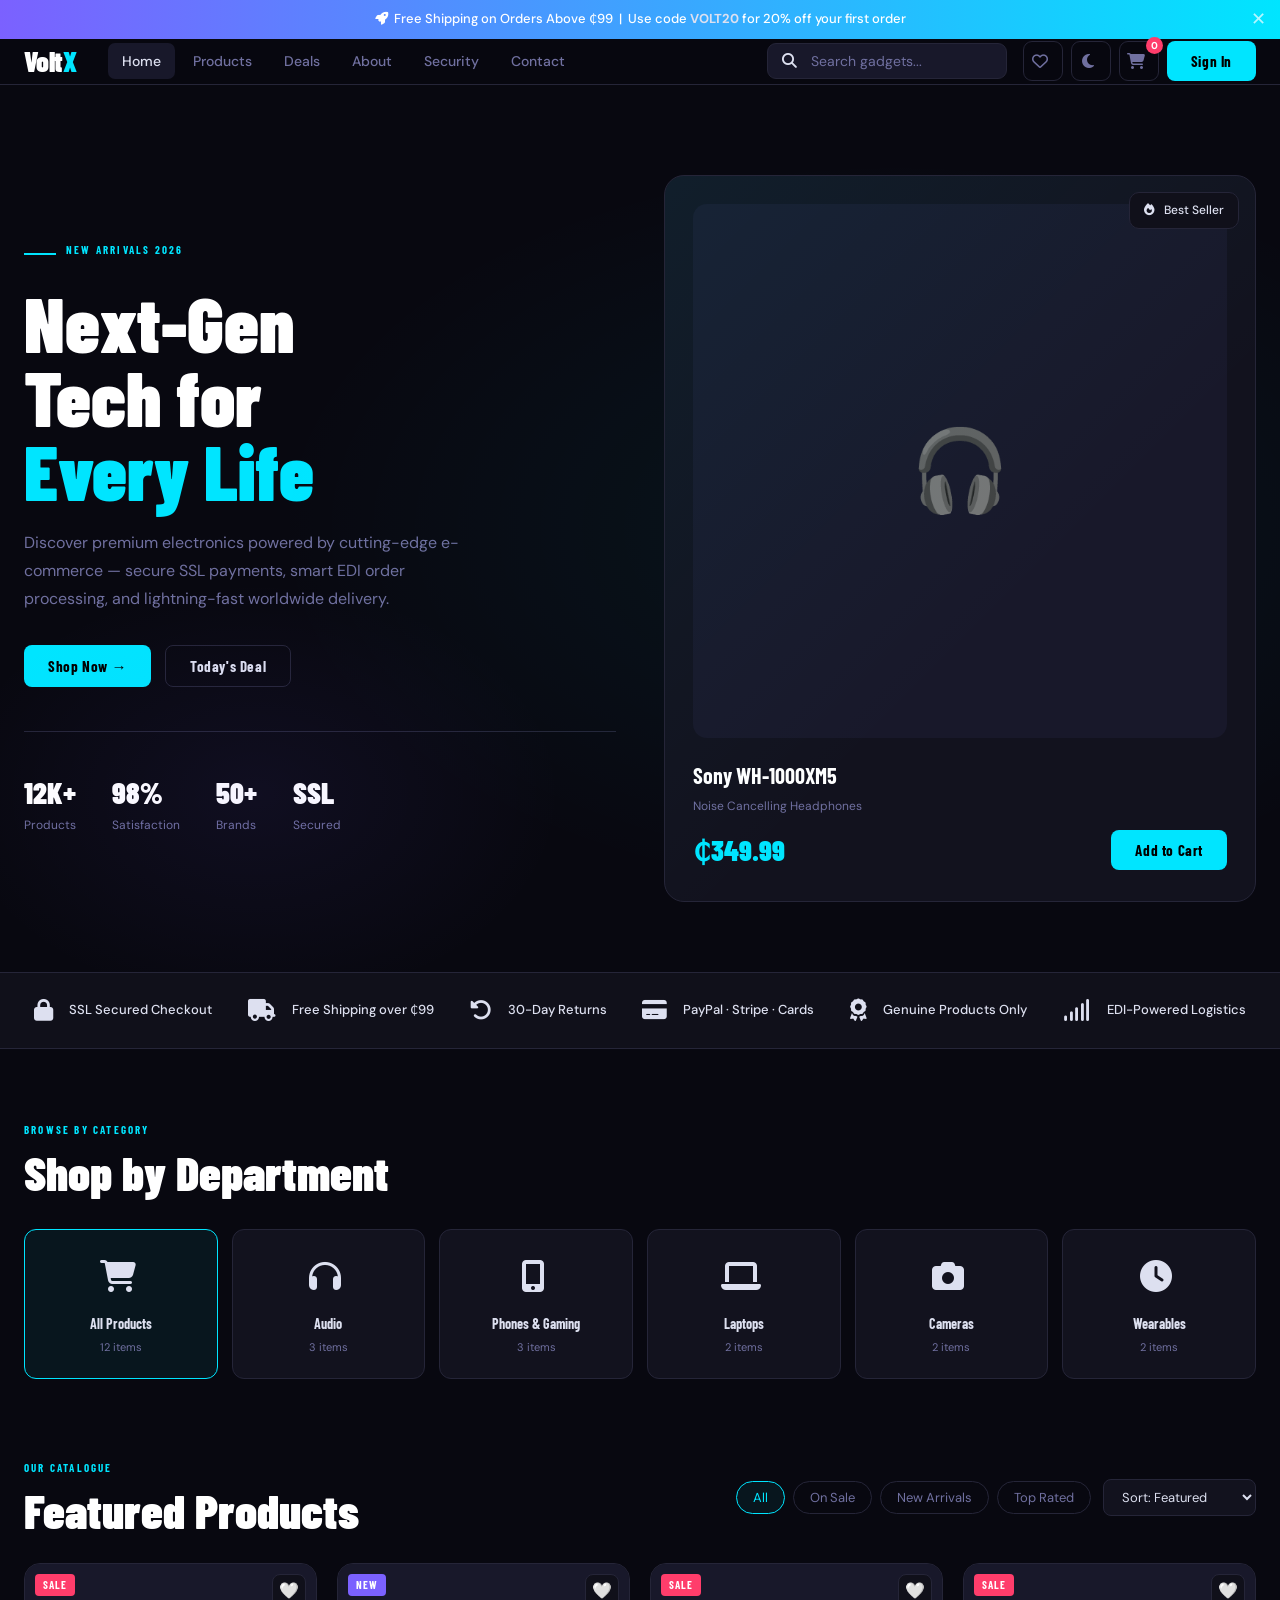
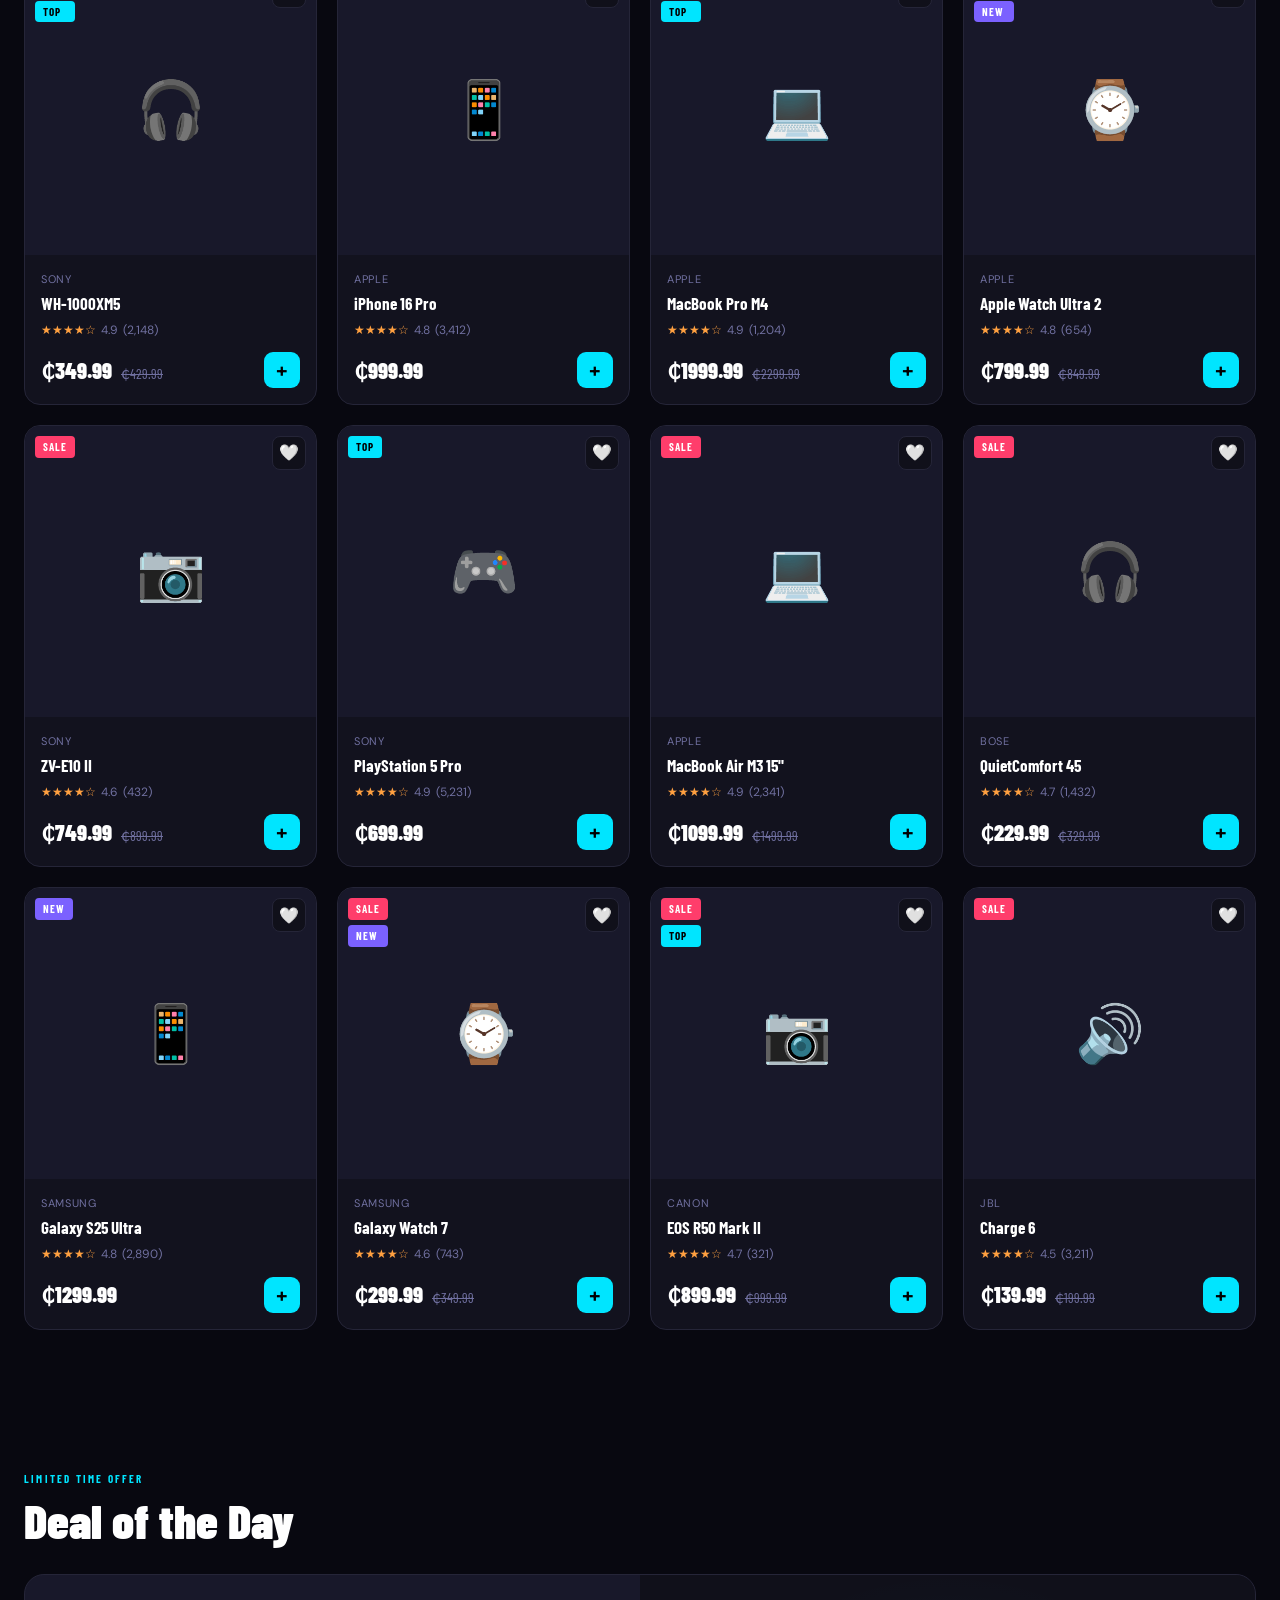
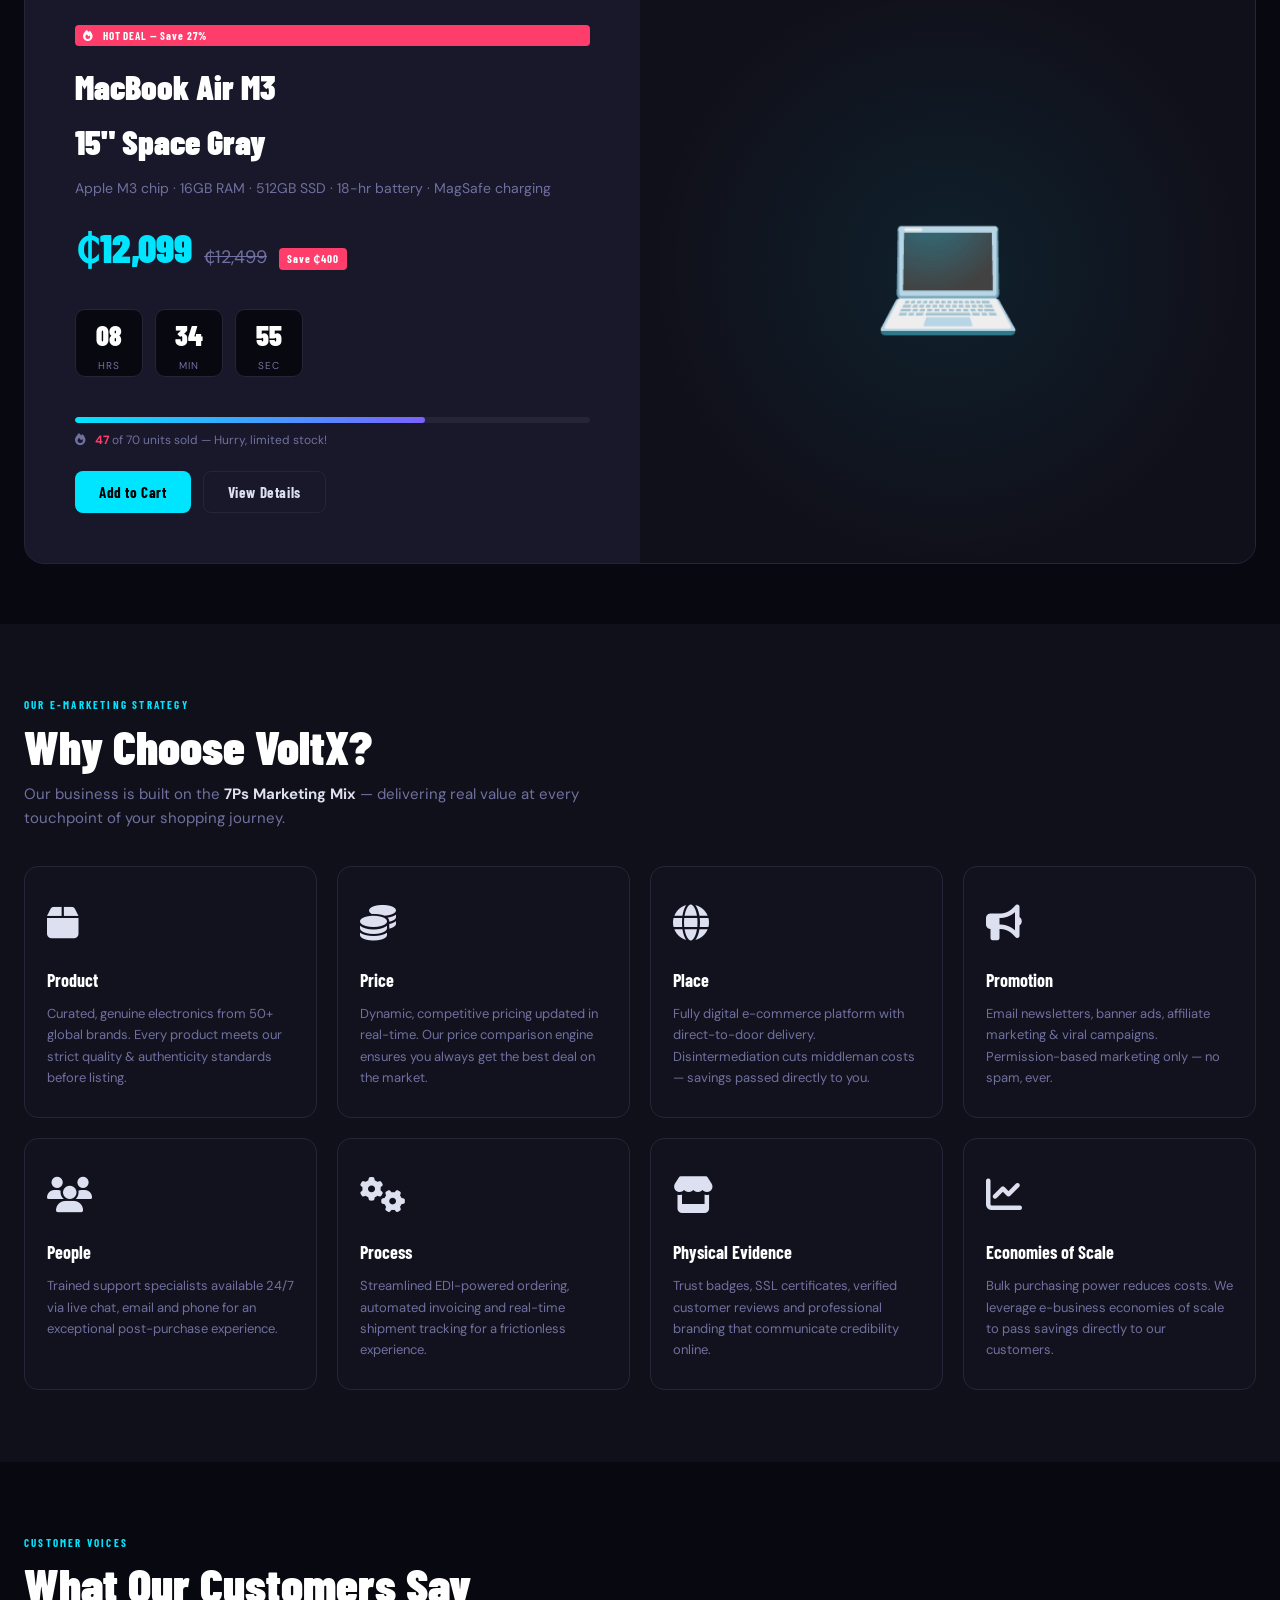
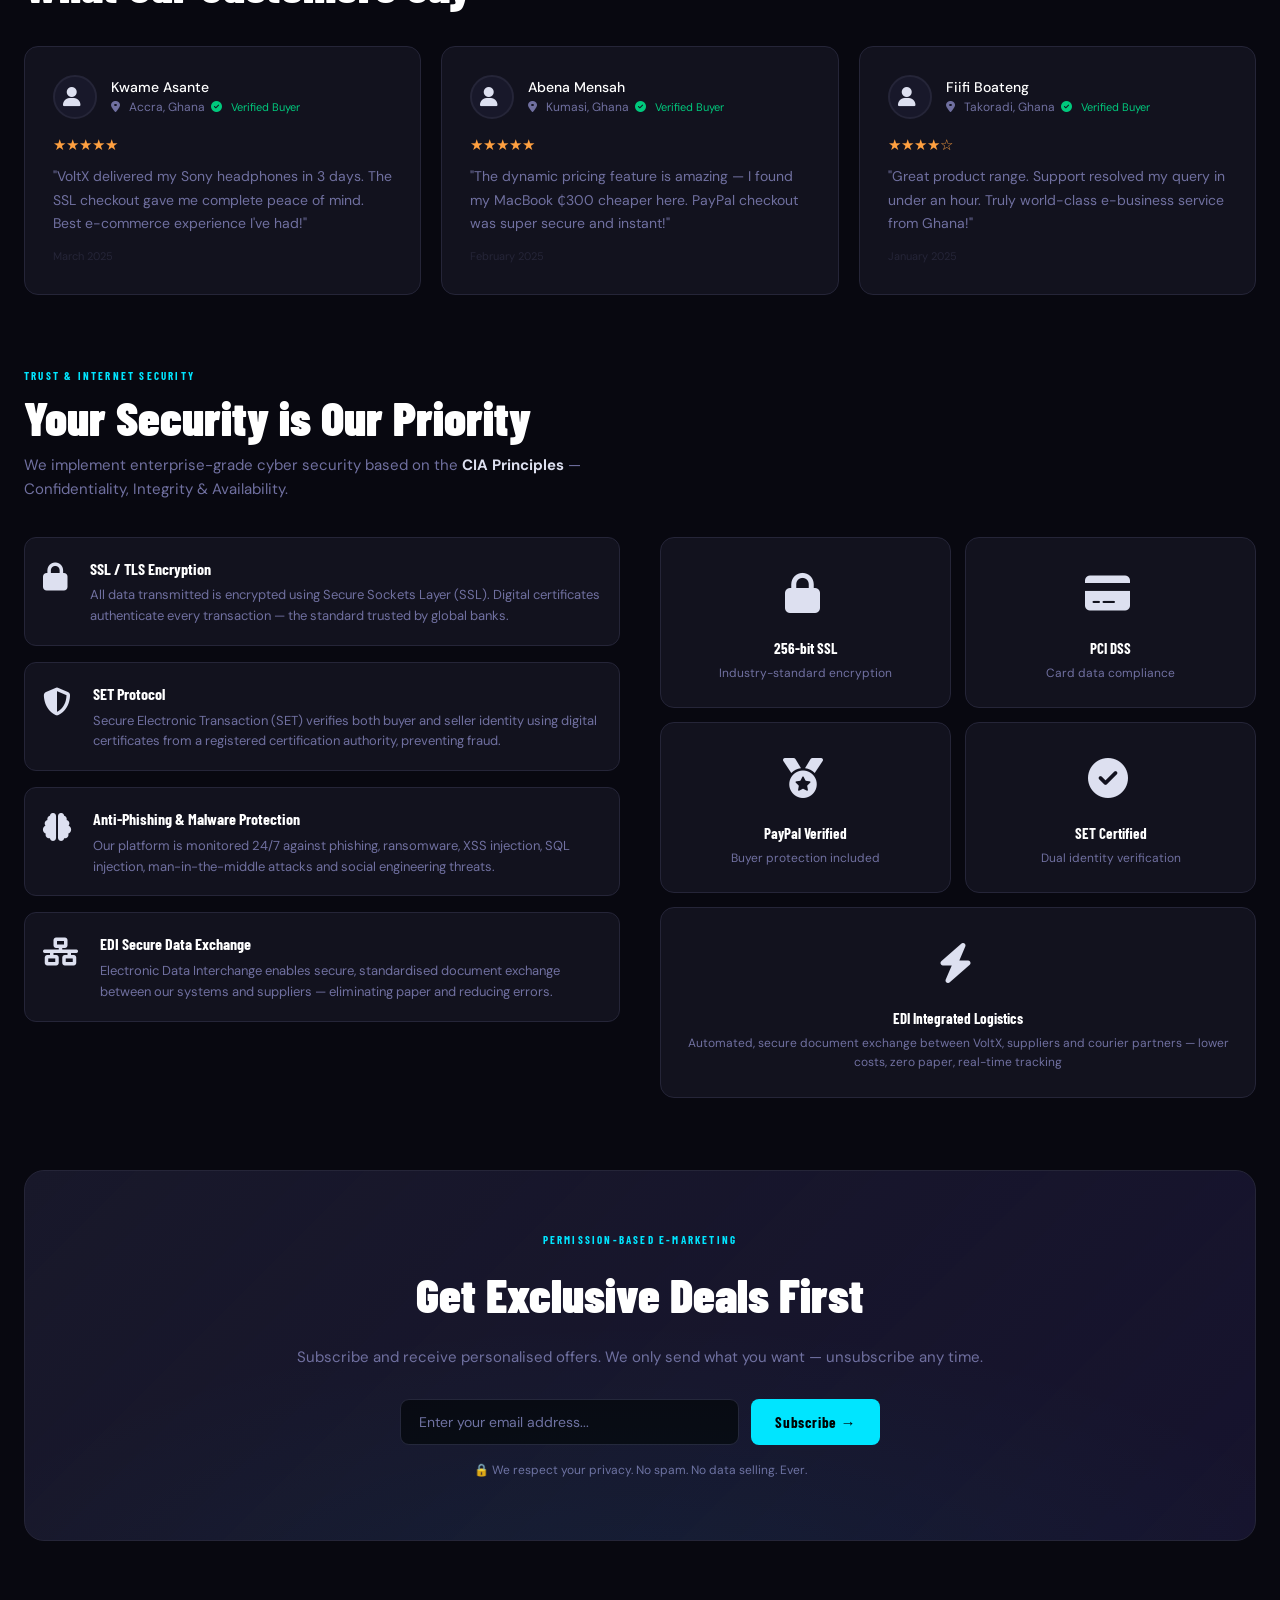
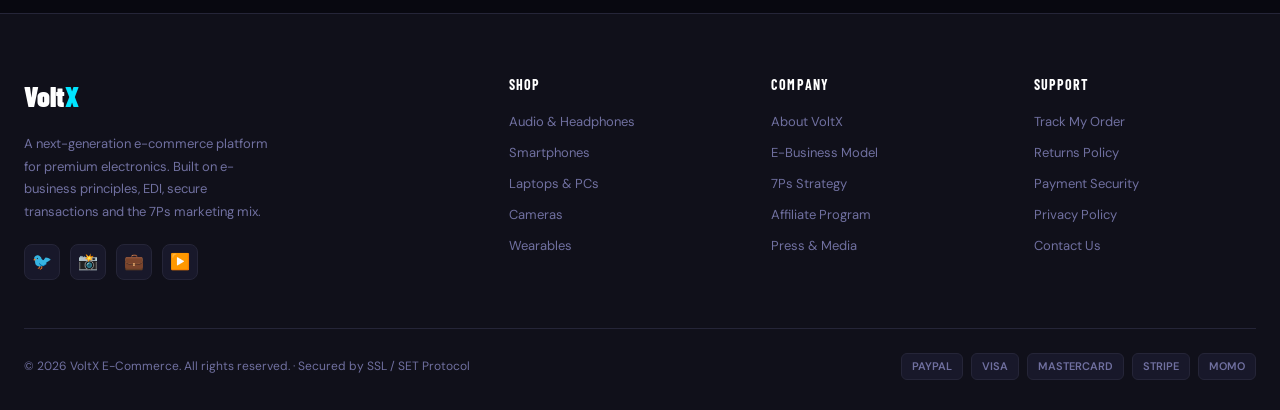
==== commit f72fcc8f: "work on orders and tracking system" ====
--- a/index.html
+++ b/index.html
@@ -34,7 +34,7 @@
         <input type="text" id="searchInput" placeholder="Search gadgets..." oninput="filterProducts()" />
       </div>
       <div class="nav-actions">
-        <button class="icon-btn" onclick="showToast('success','Wishlist feature coming soon!')" title="Wishlist"><i class="far fa-heart"></i></button>
+        <button class="icon-btn" onclick="openWishlist()" title="Wishlist"><i class="far fa-heart"></i></button>
         <button class="icon-btn" id="themeToggle" title="Toggle Theme"><i class="fas fa-moon"></i></button>
         <button class="icon-btn" onclick="openCart()" title="Cart">
           <i class="fas fa-shopping-cart"></i><span class="cart-count" id="cartCount">0</span>
@@ -53,7 +53,7 @@
           <div>
             <div class="hero-eyebrow">
               <div class="hero-eyebrow-line"></div>
-              <span class="section-label">New Arrivals 2025</span>
+              <span class="section-label">New Arrivals 2026</span>
             </div>
             <h1 class="hero-title">Next-Gen<br>Tech for<br><span>Every Life</span></h1>
             <p class="hero-desc">Discover premium electronics powered by cutting-edge e-commerce — secure SSL payments, smart EDI order processing, and lightning-fast worldwide delivery.</p>
@@ -78,7 +78,6 @@
                 <div class="hero-card-price">₵349.99</div>
                 <button class="btn btn-primary" onclick="addToCart(0)">Add to Cart</button>
               </div>
-              <div class="floating-badge fb-bot"><i class="fas fa-star"></i> 4.9 · 2,148 Reviews</div>
             </div>
           </div>
         </div>
@@ -282,35 +281,6 @@
         </div>
       </div>
     </section>
-
-  
-      <!-- <h2>Order Successful 🎉</h2>
-      <p>Order ID: <span id="orderRef"></span></p>
-
-      <div style="margin-top:20px;">
-        <div id="currentStage">📦 Order Received</div>
-        <div style="background:#ccc;height:10px;margin-top:10px;">
-          <div id="progressBar" style="height:10px;width:0;background:green;"></div>
-        </div>
-      </div> -->
-
-       <!-- ORDER HISTORY  -->
-  <section style="padding:40px">
-    <h2><i class="bi bi-box-seam"></i> Your Orders</h2>
-    <div id="orderHistory"></div>
-  </section>
-
- <!-- TRACKING UI 
-  <div style="padding:20px">
-    <h3 id="trackingStatus">Track your order</h3>
-
-    <div style="background:#eee;height:10px;border-radius:10px;">
-      <div id="trackingBar" style="height:10px;width:0%;background:green;border-radius:10px;"></div>
-    </div>
-
-    <p id="trackingStage"></p>
-  </div> -->
-
   </main>
 
 
@@ -354,7 +324,7 @@
         </div>
       </div>
       <div class="footer-bottom">
-        <div>© 2025 VoltX E-Commerce. All rights reserved. · Secured by SSL / SET Protocol</div>
+        <div>© 2026 VoltX E-Commerce. All rights reserved. · Secured by SSL / SET Protocol</div>
         <div class="footer-payments">
           <div class="payment-icon">PAYPAL</div>
           <div class="payment-icon">VISA</div>
@@ -402,7 +372,7 @@
           <div class="modal-specs" id="modalSpecs"></div>
           <div class="modal-actions">
             <button class="modal-add" id="modalAddBtn">Add to Cart</button>
-            <button class="modal-wish-btn" onclick="showToast('success','Added to wishlist! ❤️')">🤍</button>
+            <button class="modal-wish-btn">🤍</button>
           </div>
         </div>
       </div>
@@ -634,9 +604,9 @@
         <!-- Terms -->
         <div class="auth-terms">
           By creating an account you agree to our
-          <a onclick="showToast('success','Terms of Service — coming soon!')">Terms of Service</a>
+          <a onclick="openPolicy('terms')">Terms of Service</a>
           and
-          <a onclick="showToast('success','Privacy Policy — coming soon!')">Privacy Policy</a>.
+          <a onclick="openPolicy('privacy')">Privacy Policy</a>.
           Your data is protected under our SSL / SET security framework.
         </div>
 
--- a/style.css
+++ b/style.css
@@ -16,7 +16,9 @@
   --font-b: "DM Sans", sans-serif;
   --radius: 12px;
 }
-
+.nav-logo {
+  color: #fff;
+}
 /* ── RESET ── */
 *,
 *::before,
@@ -67,6 +69,11 @@
 ::-webkit-scrollbar-thumb {
   background: var(--accent3);
   border-radius: 3px;
+}
+.nav-logo {
+  font-size: 22px;
+  font-weight: 800;
+  color: #ffffff !important;
 }
 
 .container {
@@ -277,8 +284,9 @@
   --border: #dddddd;
   --text: #111111;
   --muted: #666666;
-  --white: #111111; /* 🔥 IMPORTANT FIX */
-}
+  --white: #111111;
+}
+
 .icon-btn {
   position: relative;
   width: 40px;
@@ -408,6 +416,17 @@
   transition: width 0.5s ease;
   border-radius: 20px;
 }
+.hero-card-meta {
+  display: flex;
+  justify-content: space-between;
+  align-items: center;
+  gap: 10px;
+}
+
+.hero-card-price {
+  font-size: 30px;
+  font-weight: 900;
+}
 /* Hero Card */
 .hero-card {
   background: var(--card);
@@ -1091,7 +1110,6 @@
   color: var(--muted);
   margin-top: 4px;
 }
-
 
 #newsletter {
   padding: 72px 0;
@@ -1158,9 +1176,7 @@
   color: var(--muted);
 }
 
-
-
-   /* FOOTER */
+/* FOOTER */
 
 footer {
   background: var(--bg2);
@@ -1254,8 +1270,7 @@
   color: var(--muted);
 }
 
-
-   /* CART DRAWER */
+/* CART DRAWER */
 
 #cart-overlay {
   position: fixed;
@@ -1460,7 +1475,6 @@
   color: var(--muted);
 }
 
-
 #modal-overlay {
   position: fixed;
   inset: 0;
@@ -1635,8 +1649,6 @@
 .modal-close-btn:hover {
   color: var(--text);
 }
-
-
 
 #checkout-overlay {
   position: fixed;
@@ -1798,8 +1810,7 @@
   color: var(--text);
 }
 
-
-   /* ORDER SUCCESS */
+/* ORDER SUCCESS */
 
 #success-overlay {
   position: fixed;
@@ -1851,7 +1862,6 @@
   color: var(--accent);
   margin-bottom: 24px;
 }
-
 
 #toast-container {
   position: fixed;
@@ -1965,3 +1975,132 @@
     flex-direction: column;
   }
 }
+@media (max-width: 600px) {
+  .hero-card-meta {
+    flex-direction: column;
+    align-items: flex-start;
+  }
+}
+
+/* Order history styles */
+.order-card {
+  background: linear-gradient(
+    180deg,
+    rgba(255, 255, 255, 0.02),
+    rgba(255, 255, 255, 0.01)
+  );
+  border: 1px solid var(--border);
+  padding: 14px;
+  border-radius: 10px;
+  margin-bottom: 12px;
+}
+.order-head {
+  display: flex;
+  justify-content: space-between;
+  align-items: center;
+  margin-bottom: 8px;
+  font-weight: 700;
+}
+.order-items {
+  margin-top: 6px;
+}
+.order-shipping {
+  color: var(--muted);
+  font-size: 13px;
+  margin-top: 8px;
+}
+.order-status {
+  margin-top: 10px;
+}
+.status-bar {
+  background: var(--bg3);
+  height: 8px;
+  border-radius: 8px;
+  overflow: hidden;
+  margin-top: 8px;
+}
+.status-fill {
+  height: 100%;
+  background: linear-gradient(90deg, var(--accent), var(--accent3));
+  width: 0;
+}
+
+.track-stage {
+  display: flex;
+  align-items: center;
+  gap: 10px;
+  padding: 10px 0;
+  border-bottom: 1px dashed rgba(255, 255, 255, 0.03);
+}
+.track-stage .dot {
+  width: 12px;
+  height: 12px;
+  border-radius: 50%;
+  background: var(--border);
+}
+.track-stage.done .dot {
+  background: var(--accent);
+}
+.track-stage .stage-label {
+  color: var(--text);
+}
+
+/* When modal is open in dark mode, render tracking UI in a white tone for contrast */
+body:not(.light) #modal-overlay.open .order-card {
+  background: rgba(255, 255, 255, 0.03);
+  border-color: rgba(255, 255, 255, 0.06);
+}
+body:not(.light) #modal-overlay.open .track-stage {
+  border-bottom-color: rgba(255, 255, 255, 0.04);
+}
+body:not(.light) #modal-overlay.open .track-stage .dot {
+  background: rgba(255, 255, 255, 0.12);
+}
+body:not(.light) #modal-overlay.open .track-stage.done .dot {
+  background: var(--accent);
+}
+body:not(.light) #modal-overlay.open .track-stage .stage-label,
+body:not(.light) #modal-overlay.open .order-head,
+body:not(.light) #modal-overlay.open .order-shipping {
+  color: #ffffff;
+}
+body:not(.light) #modal-overlay.open .status-bar {
+  background: rgba(255, 255, 255, 0.06);
+}
+body:not(.light) #modal-overlay.open .status-fill {
+  background: linear-gradient(
+    90deg,
+    rgba(255, 255, 255, 0.95),
+    rgba(255, 255, 255, 0.75)
+  );
+}
+
+/* Ensure tracking labels in the orders modal use white text */
+#modal-overlay.open .track-stage .stage-label,
+#modal-overlay.open .order-head,
+#modal-overlay.open .order-shipping {
+  color: #ffffff !important;
+}
+
+/* Track button styles inside orders modal */
+#modal-overlay.open .order-status .btn {
+  background: transparent;
+  border: 1px solid var(--border);
+  color: #000; /* default for light mode */
+  padding: 8px 12px;
+  border-radius: 8px;
+}
+
+/* Dark mode: make Track button text white with soft light background */
+body:not(.light) #modal-overlay.open .order-status .btn {
+  color: #ffffff !important;
+  background: rgba(255, 255, 255, 0.06);
+  border-color: rgba(255, 255, 255, 0.08);
+}
+
+/* Light mode: black text on white background for strong contrast */
+body.light #modal-overlay.open .order-status .btn {
+  color: #000 !important;
+  background: #ffffff;
+  border-color: #e6e6e6;
+}
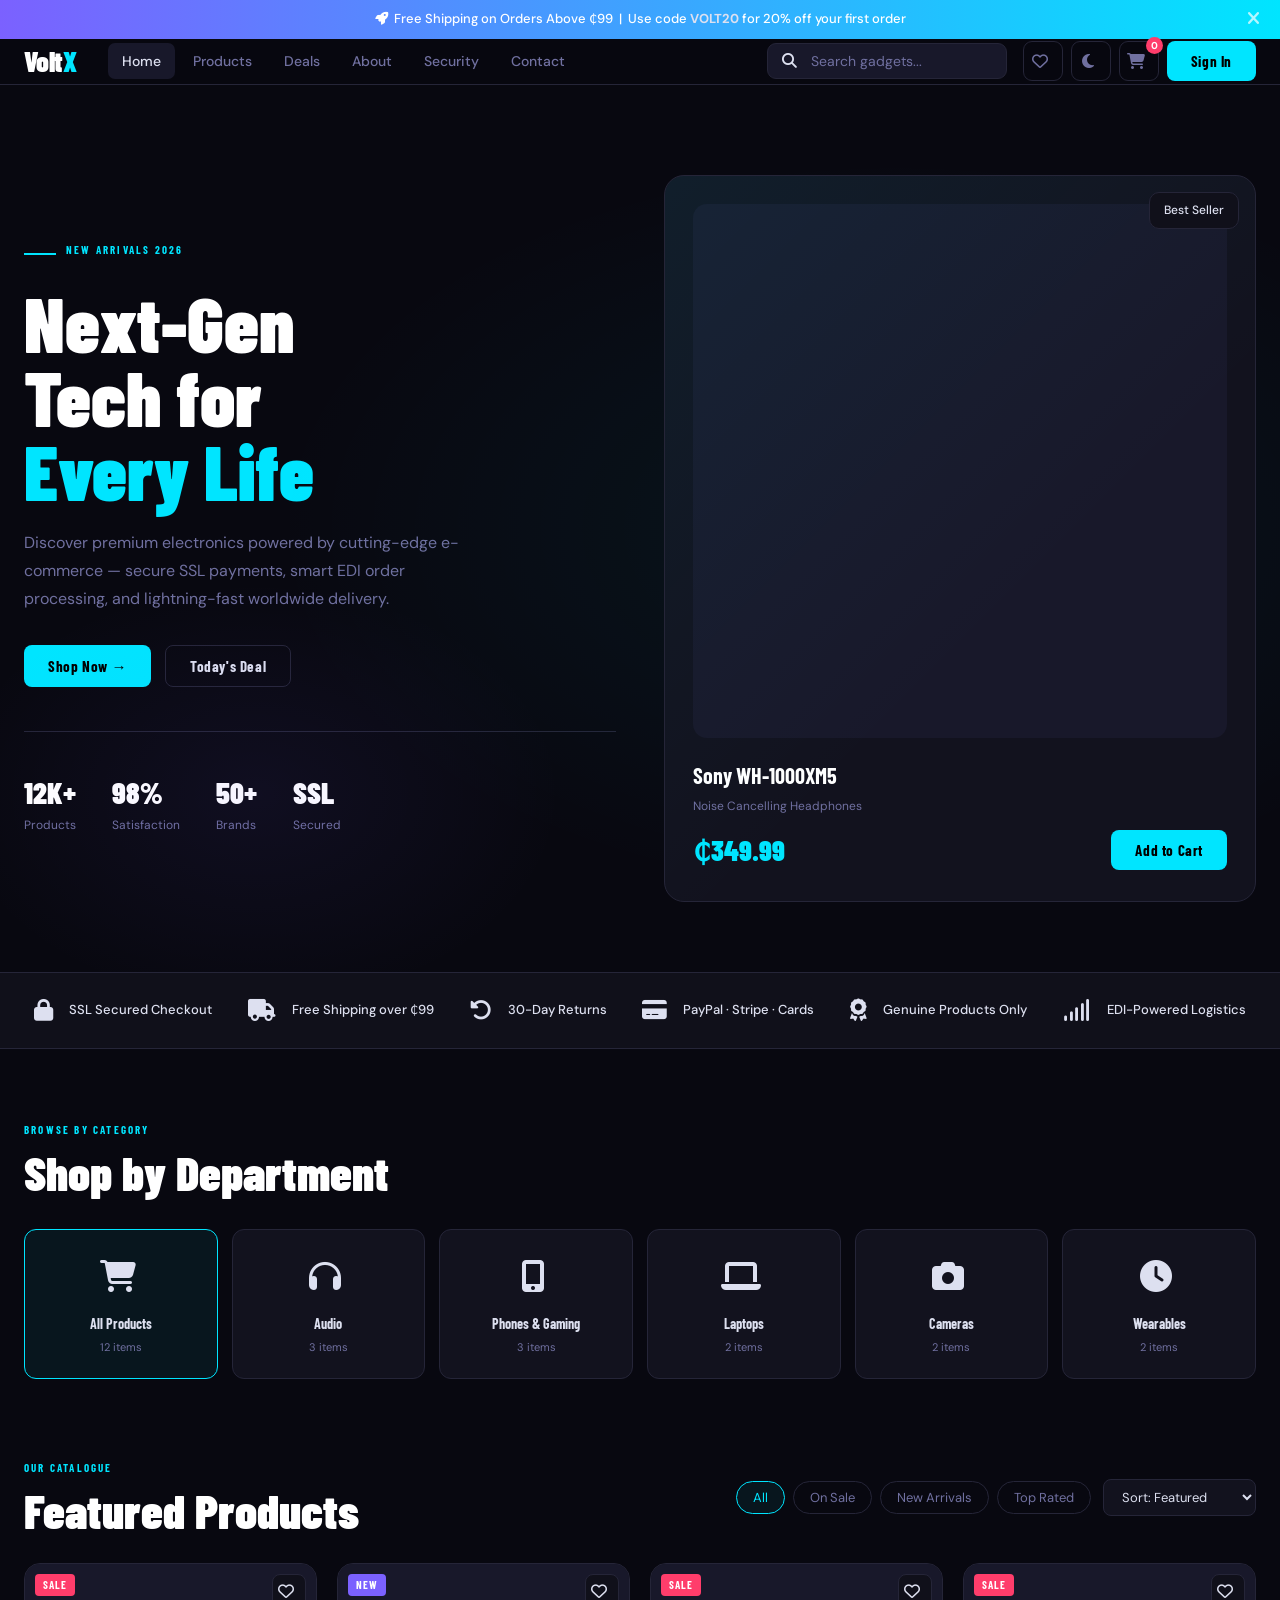
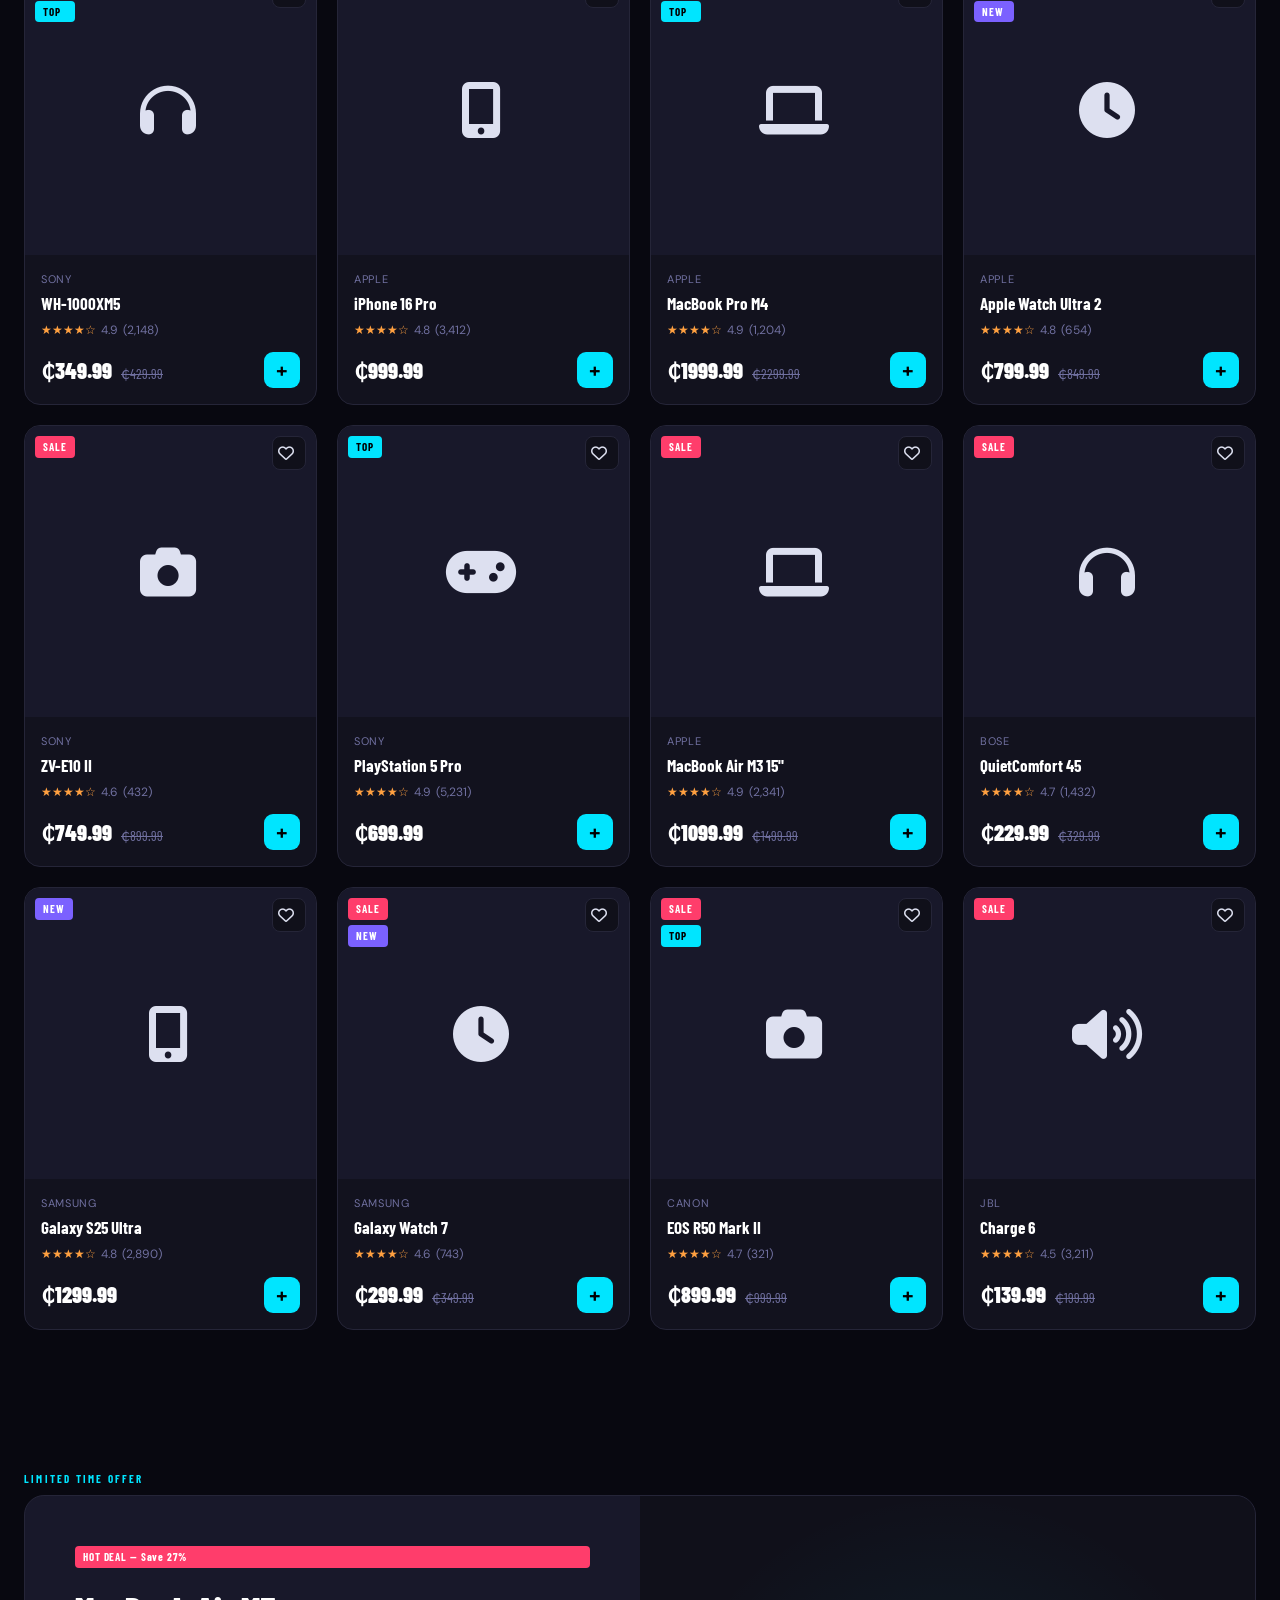
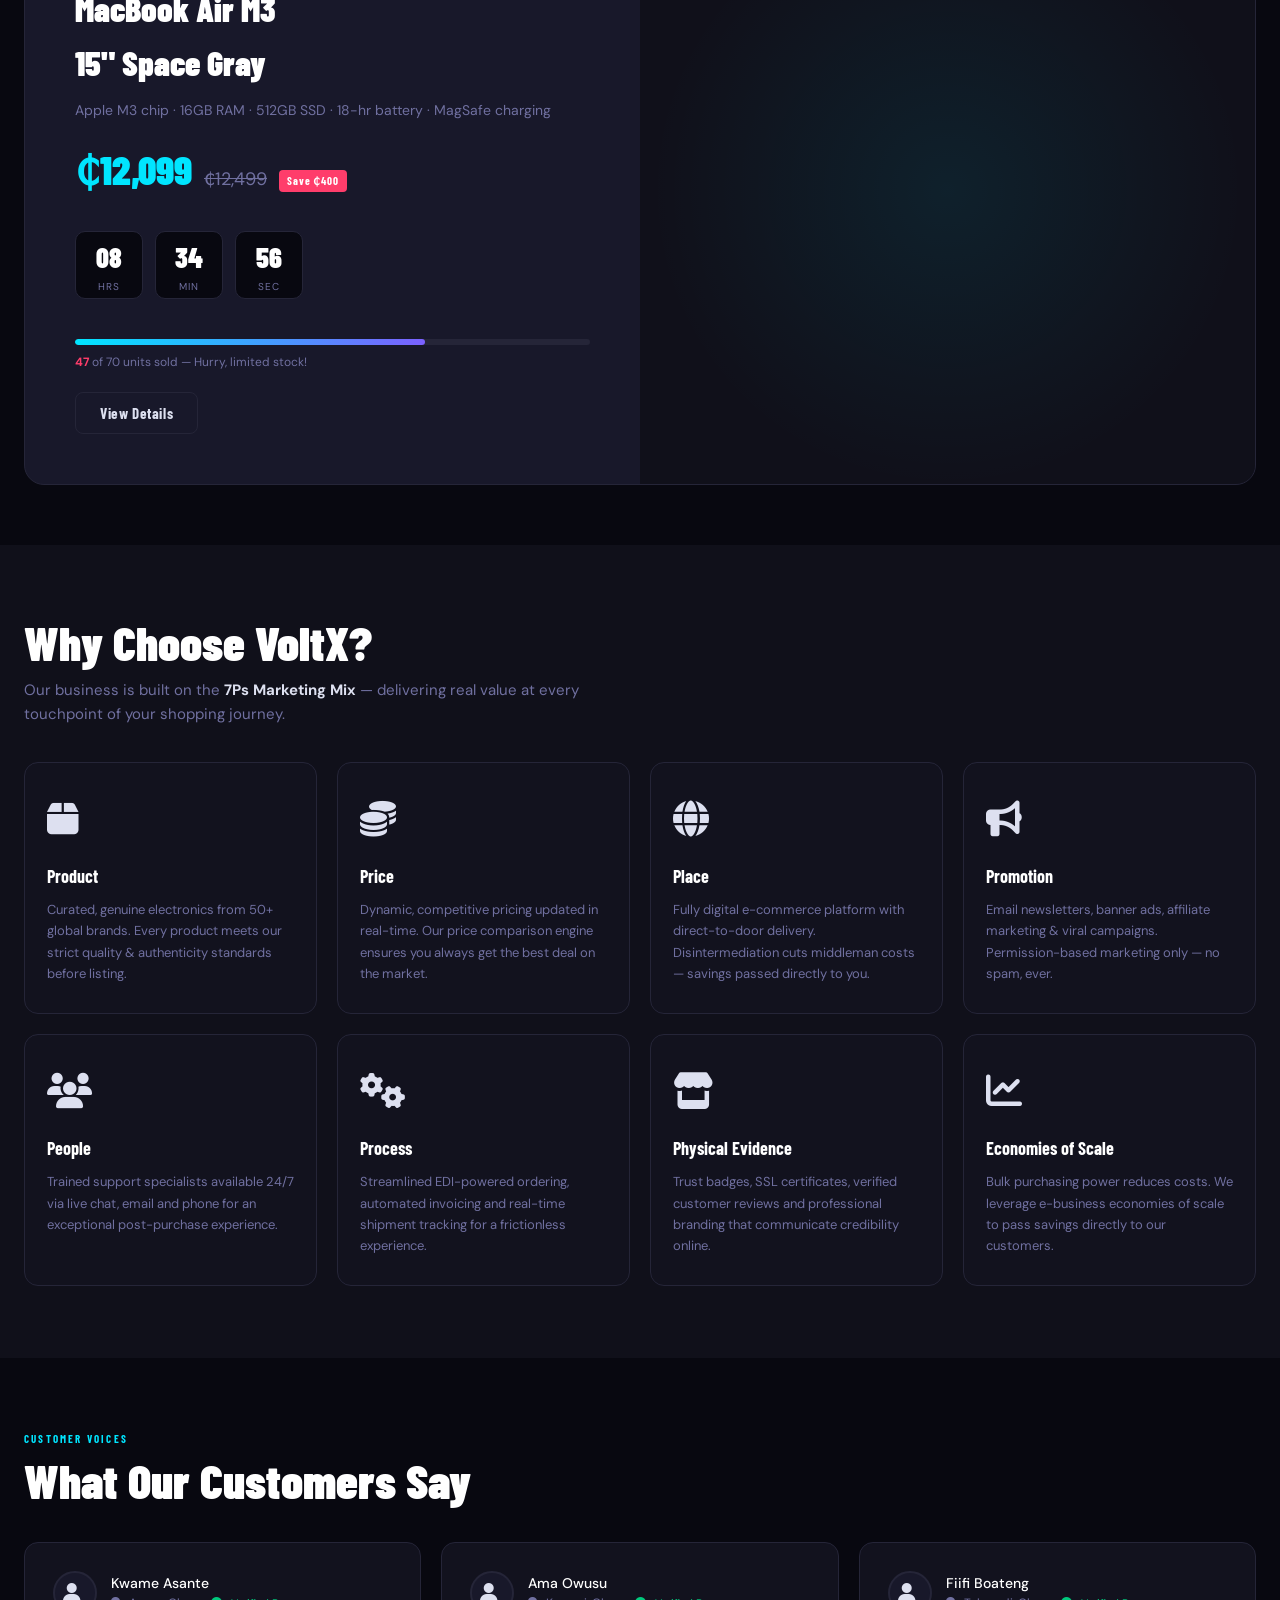
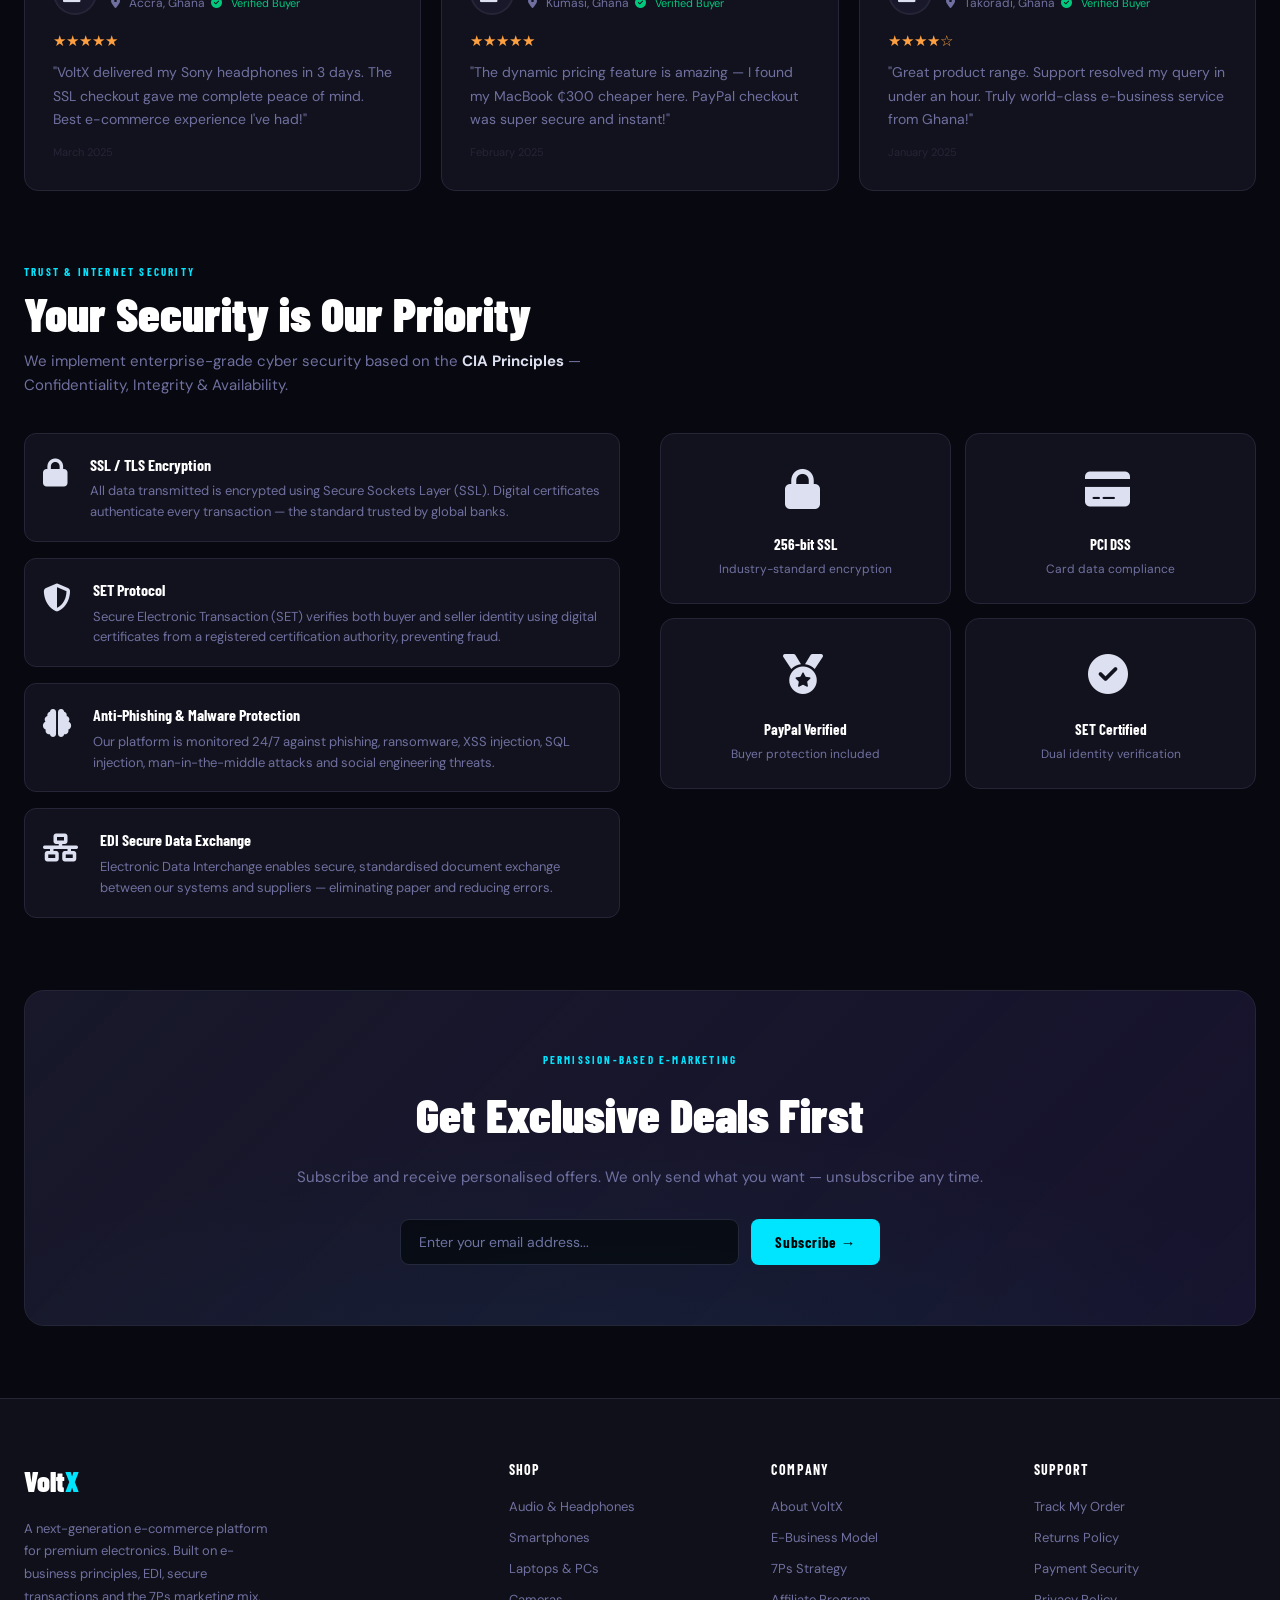
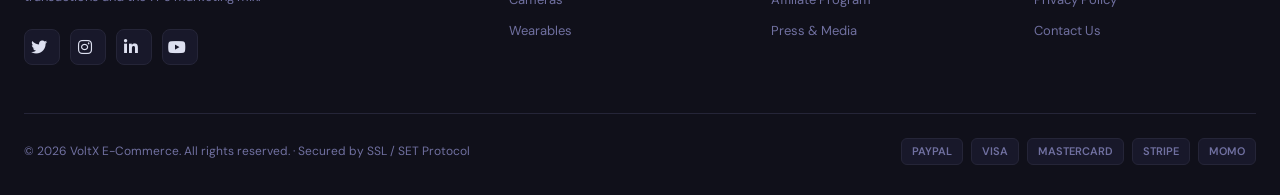
==== commit 09cbcf8a: "work on admin dashboard" ====
--- a/index.html
+++ b/index.html
@@ -14,7 +14,7 @@
   <!-- ── NOTIFICATION BAR ── -->
   <div id="notif-bar">
     <i class="fas fa-rocket"></i>Free Shipping on Orders Above ₵99 &nbsp;|&nbsp; Use code <strong>VOLT20</strong> for 20% off your first order
-    <button onclick="this.parentElement.style.display='none'">✕</button>
+    <button onclick="this.parentElement.style.display='none'"><i class="fas fa-times"></i></button>
   </div>
 
   <!-- ── NAVBAR ── -->
@@ -70,8 +70,8 @@
           </div>
           <div class="hero-visual">
             <div class="hero-card">
-              <div class="floating-badge fb-top"><i class="fas fa-fire"></i> Best Seller</div>
-              <div class="product-img-hero"><i class="fas fa-headphones"></i></div>
+              <div class="floating-badge fb-top">Best Seller</div>
+              <div class="product-img-hero"></div>
               <div class="hero-card-name">Sony WH-1000XM5</div>
               <div class="hero-card-sub">Noise Cancelling Headphones</div>
               <div class="hero-card-meta">
@@ -146,10 +146,9 @@
     <section id="deal">
       <div class="container">
         <div class="section-label">Limited Time Offer</div>
-        <h2 class="section-title deal-heading">Deal of the Day</h2>
         <div class="deal-card">
           <div class="deal-left">
-            <span class="badge badge-red"><i class="fas fa-fire"></i> HOT DEAL — Save 27%</span>
+            <span class="badge badge-red">HOT DEAL — Save 27%</span>
             <h3 class="deal-title">MacBook Air M3<br>15" Space Gray</h3>
             <p class="deal-desc">Apple M3 chip · 16GB RAM · 512GB SSD · 18-hr battery · MagSafe charging</p>
             <div class="deal-pricing">
@@ -163,13 +162,12 @@
               <div class="time-block"><div class="time-val" id="ds">59</div><div class="time-lbl">SEC</div></div>
             </div>
             <div class="deal-progress"><div class="deal-progress-bar"></div></div>
-            <div class="deal-stock"><i class="fas fa-fire"></i> <b>47</b> of 70 units sold — Hurry, limited stock!</div>
+            <div class="deal-stock"><b>47</b> of 70 units sold — Hurry, limited stock!</div>
             <div class="deal-actions">
-              <button class="btn btn-primary" onclick="addToCart(6)">Add to Cart</button>
               <button class="btn btn-outline" onclick="openProductModal(6)">View Details</button>
             </div>
           </div>
-          <div class="deal-right"><i class="fas fa-laptop"></i></div>
+          <div class="deal-right"></div>
         </div>
       </div>
     </section>
@@ -177,7 +175,6 @@
     <!-- ── MARKETING MIX (7Ps) ── -->
     <section id="marketing">
       <div class="container">
-        <div class="section-label">Our E-Marketing Strategy</div>
         <h2 class="section-title">Why Choose VoltX?</h2>
         <p class="section-sub">Our business is built on the <strong>7Ps Marketing Mix</strong> — delivering real value at every touchpoint of your shopping journey.</p>
         <div class="mm-grid">
@@ -211,7 +208,7 @@
           <div class="review-card">
             <div class="review-top">
               <div class="reviewer-avatar"><i class="fas fa-user"></i></div>
-              <div><div class="reviewer-name">Abena Mensah</div><div class="reviewer-loc"><i class="fas fa-map-marker-alt"></i> Kumasi, Ghana &nbsp;<span class="verified"><i class="fas fa-check-circle"></i> Verified Buyer</span></div></div>
+              <div><div class="reviewer-name">Ama Owusu</div><div class="reviewer-loc"><i class="fas fa-map-marker-alt"></i> Kumasi, Ghana &nbsp;<span class="verified"><i class="fas fa-check-circle"></i> Verified Buyer</span></div></div>
             </div>
             <div class="stars">★★★★★</div>
             <p class="review-text">"The dynamic pricing feature is amazing — I found my MacBook ₵300 cheaper here. PayPal checkout was super secure and instant!"</p>
@@ -260,7 +257,6 @@
             <div class="sec-badge"><div class="sec-badge-icon"><i class="fas fa-credit-card"></i></div><div class="sec-badge-name">PCI DSS</div><div class="sec-badge-desc">Card data compliance</div></div>
             <div class="sec-badge"><div class="sec-badge-icon"><i class="fas fa-medal"></i></div><div class="sec-badge-name">PayPal Verified</div><div class="sec-badge-desc">Buyer protection included</div></div>
             <div class="sec-badge"><div class="sec-badge-icon"><i class="fas fa-check-circle"></i></div><div class="sec-badge-name">SET Certified</div><div class="sec-badge-desc">Dual identity verification</div></div>
-            <div class="sec-badge sec-badge-wide"><div class="sec-badge-icon"><i class="fas fa-bolt"></i></div><div class="sec-badge-name">EDI Integrated Logistics</div><div class="sec-badge-desc">Automated, secure document exchange between VoltX, suppliers and courier partners — lower costs, zero paper, real-time tracking</div></div>
           </div>
         </div>
       </div>
@@ -277,7 +273,6 @@
             <input type="email" id="nlEmail" placeholder="Enter your email address..." />
             <button class="btn btn-primary" onclick="subscribeNewsletter()">Subscribe →</button>
           </div>
-          <p class="nl-fine">🔒 We respect your privacy. No spam. No data selling. Ever.</p>
         </div>
       </div>
     </section>
@@ -292,10 +287,10 @@
           <div class="footer-brand-name">Volt<span>X</span></div>
           <p class="footer-desc">A next-generation e-commerce platform for premium electronics. Built on e-business principles, EDI, secure transactions and the 7Ps marketing mix.</p>
           <div class="footer-social">
-            <a class="social-link" href="#">🐦</a>
-            <a class="social-link" href="#">📸</a>
-            <a class="social-link" href="#">💼</a>
-            <a class="social-link" href="#">▶️</a>
+            <a class="social-link" href="#"><i class="fab fa-twitter"></i></a>
+            <a class="social-link" href="#"><i class="fab fa-instagram"></i></a>
+            <a class="social-link" href="#"><i class="fab fa-linkedin-in"></i></a>
+            <a class="social-link" href="#"><i class="fab fa-youtube"></i></a>
           </div>
         </div>
         <div class="footer-col">
@@ -340,28 +335,29 @@
   <div id="cart-overlay" onclick="closeCart()"></div>
   <div id="cart-drawer">
     <div class="cart-header">
-      <h3>🛒 Your Cart</h3>
-      <button class="close-btn" onclick="closeCart()">✕</button>
+      <h3><i class="fas fa-shopping-cart"></i> Your Cart</h3>
+      <button class="close-btn" onclick="closeCart()"><i class="fas fa-times"></i></button>
     </div>
     <div class="cart-items" id="cartItems"></div>
-    <div class="cart-footer" id="cartFooter" style="display:none">
+      <div class="cart-footer" id="cartFooter" style="display:none">
       <div>
         <div class="cart-row"><span>Subtotal</span><span id="cartSubtotal">₵0.00</span></div>
+        <div class="cart-row" id="cartDiscountRow" style="display:none"><span>Discount</span><span id="cartDiscount">-₵0.00</span></div>
         <div class="cart-row"><span>Shipping</span><span id="cartShipping">Free</span></div>
         <div class="cart-row"><span>Tax (10%)</span><span id="cartTax">₵0.00</span></div>
         <div class="cart-row total"><span>Total</span><span id="cartTotal">₵0.00</span></div>
       </div>
       <button class="cart-checkout-btn" onclick="closeCart();openCheckout()">Proceed to Checkout →</button>
-      <div class="cart-secure">🔒 SSL Secured · PayPal Protected · SET Verified</div>
+      <div class="cart-secure"><i class="fas fa-lock"></i> SSL Secured · PayPal Protected · SET Verified</div>
     </div>
   </div>
 
   <!-- ── PRODUCT DETAIL MODAL ── -->
   <div id="modal-overlay" onclick="if(event.target===this)closeModal()">
     <div class="modal">
-      <button class="modal-close-btn" onclick="closeModal()">✕</button>
+      <button class="modal-close-btn" onclick="closeModal()"><i class="fas fa-times"></i></button>
       <div class="modal-inner">
-        <div class="modal-img" id="modalImg">📦</div>
+        <div class="modal-img" id="modalImg"><i class="fas fa-box"></i></div>
         <div class="modal-info">
           <div class="modal-brand" id="modalBrand"></div>
           <div class="modal-name" id="modalName"></div>
@@ -372,7 +368,7 @@
           <div class="modal-specs" id="modalSpecs"></div>
           <div class="modal-actions">
             <button class="modal-add" id="modalAddBtn">Add to Cart</button>
-            <button class="modal-wish-btn">🤍</button>
+            <button class="modal-wish-btn"><i class="far fa-heart"></i></button>
           </div>
         </div>
       </div>
@@ -383,10 +379,10 @@
   <div id="checkout-overlay">
     <div class="checkout-modal">
       <div class="checkout-modal-header">
-        <h2>🛒 Secure Checkout</h2>
-        <button class="close-btn" onclick="closeCheckout()">✕</button>
-      </div>
-      <div class="ssl-notice">🔒 Your connection is encrypted with 256-bit SSL — Powered by SET Protocol</div>
+        <h2><i class="fas fa-lock"></i> Secure Checkout</h2>
+        <button class="close-btn" onclick="closeCheckout()"><i class="fas fa-times"></i></button>
+      </div>
+      <div class="ssl-notice"><i class="fas fa-lock"></i> Your connection is encrypted with 256-bit SSL — Powered by SET Protocol</div>
       <div class="checkout-section-title">Personal Information</div>
       <div class="form-row">
         <div class="form-group"><label>First Name</label><input type="text" placeholder="Kwame" id="ckFirstName" /></div>
@@ -406,10 +402,10 @@
         </div>
       </div>
       <div class="checkout-section-title">Payment Method</div>
-      <div class="payment-methods">
-        <div class="pay-method active" onclick="selectPayment(this)">💳 Credit Card</div>
-        <div class="pay-method" onclick="selectPayment(this)">🅿️ PayPal</div>
-        <div class="pay-method" onclick="selectPayment(this)">📱 Mobile Money</div>
+        <div class="payment-methods">
+        <div class="pay-method active" onclick="selectPayment(this)"><i class="fas fa-credit-card"></i> Credit Card</div>
+        <div class="pay-method" onclick="selectPayment(this)"><i class="fab fa-paypal"></i> PayPal</div>
+        <div class="pay-method" onclick="selectPayment(this)"><i class="fas fa-mobile-alt"></i> Mobile Money</div>
       </div>
       <div id="cardFields">
         <div class="form-group"><label>Card Number</label><input type="text" placeholder="•••• •••• •••• ••••" maxlength="19" id="ckCard" oninput="formatCard(this)" /></div>
@@ -419,10 +415,15 @@
         </div>
       </div>
       <div class="checkout-section-title">Order Summary</div>
+      <div class="promo-box">
+        <input type="text" id="promoCodeInput" placeholder="Promo code (e.g. VOLT20)" />
+        <button class="btn" onclick="applyPromoFromCheckout()">Apply</button>
+      </div>
+      <div class="promo-msg" id="promoMsg"></div>
       <div id="ckOrderSummary"></div>
       <div class="checkout-actions">
         <button class="cancel-order-btn" onclick="closeCheckout()">Cancel</button>
-        <button class="place-order-btn" onclick="placeOrder()">🔒 Place Order</button>
+        <button class="place-order-btn" onclick="placeOrder()"><i class="fas fa-lock"></i> Place Order</button>
       </div>
     </div>
   </div>
@@ -430,7 +431,7 @@
   <!-- ── ORDER SUCCESS ── -->
   <div id="success-overlay">
     <div class="success-modal">
-      <div class="success-icon">✅</div>
+      <div class="success-icon"><i class="fas fa-check-circle"></i></div>
       <h2>Order Placed!</h2>
       <p>Your order has been placed and is being processed via our EDI system. A confirmation email is on its way.</p>
       <div class="order-ref" id="orderRef">ORDER #VX-000000</div>
@@ -446,7 +447,7 @@
     <div class="auth-modal">
 
       <!-- Close -->
-      <button class="auth-close" onclick="closeAuth()">✕</button>
+      <button class="auth-close" onclick="closeAuth()"><i class="fas fa-times"></i></button>
 
       <!-- Tabs -->
       <div class="auth-tabs">
@@ -463,16 +464,16 @@
 
         <!-- Alert -->
         <div class="auth-alert" id="login-alert">
-          <span>ℹ️</span><span class="alert-msg"></span>
+          <span><i class="fas fa-info-circle"></i></span><span class="alert-msg"></span>
         </div>
 
         <!-- Social -->
         <div class="auth-socials">
           <button class="auth-social-btn" onclick="socialLogin('Google')">
-            <span>🌐</span> Google
+            <span><i class="fab fa-google"></i></span> Google
           </button>
           <button class="auth-social-btn" onclick="socialLogin('Facebook')">
-            <span>📘</span> Facebook
+            <span><i class="fab fa-facebook-f"></i></span> Facebook
           </button>
         </div>
 
@@ -482,7 +483,7 @@
         <div class="auth-form-group">
           <label for="login-email">Email Address</label>
           <div class="auth-input-wrap">
-            <span class="auth-input-icon">📧</span>
+            <span class="auth-input-icon"><i class="fas fa-envelope"></i></span>
             <input class="auth-input" type="email" id="login-email" placeholder="you@email.com" autocomplete="email" />
           </div>
           <div class="auth-error-msg" id="login-em-err"></div>
@@ -492,9 +493,9 @@
         <div class="auth-form-group">
           <label for="login-password">Password</label>
           <div class="auth-input-wrap">
-            <span class="auth-input-icon">🔒</span>
+            <span class="auth-input-icon"><i class="fas fa-lock"></i></span>
             <input class="auth-input" type="password" id="login-password" placeholder="Enter your password" autocomplete="current-password" />
-            <span class="auth-eye" id="login-eye" onclick="togglePw('login-eye','login-password')">👁️</span>
+            <span class="auth-eye" id="login-eye" onclick="togglePw('login-eye','login-password')"><i class="fas fa-eye"></i></span>
           </div>
           <div class="auth-error-msg" id="login-pw-err"></div>
         </div>
@@ -528,16 +529,16 @@
 
         <!-- Alert -->
         <div class="auth-alert" id="register-alert">
-          <span>ℹ️</span><span class="alert-msg"></span>
+          <span><i class="fas fa-info-circle"></i></span><span class="alert-msg"></span>
         </div>
 
         <!-- Social -->
         <div class="auth-socials">
           <button class="auth-social-btn" onclick="socialLogin('Google')">
-            <span>🌐</span> Google
+            <span><i class="fab fa-google"></i></span> Google
           </button>
           <button class="auth-social-btn" onclick="socialLogin('Facebook')">
-            <span>📘</span> Facebook
+            <span><i class="fab fa-facebook-f"></i></span> Facebook
           </button>
         </div>
 
@@ -548,7 +549,7 @@
           <div class="auth-form-group">
             <label for="reg-firstname">First Name</label>
             <div class="auth-input-wrap">
-              <span class="auth-input-icon">👤</span>
+              <span class="auth-input-icon"><i class="fas fa-user"></i></span>
               <input class="auth-input" type="text" id="reg-firstname" placeholder="Kwame" autocomplete="given-name" />
             </div>
             <div class="auth-error-msg" id="reg-fn-err"></div>
@@ -556,7 +557,7 @@
           <div class="auth-form-group">
             <label for="reg-lastname">Last Name</label>
             <div class="auth-input-wrap">
-              <span class="auth-input-icon">👤</span>
+              <span class="auth-input-icon"><i class="fas fa-user"></i></span>
               <input class="auth-input" type="text" id="reg-lastname" placeholder="Asante" autocomplete="family-name" />
             </div>
             <div class="auth-error-msg" id="reg-ln-err"></div>
@@ -567,7 +568,7 @@
         <div class="auth-form-group">
           <label for="reg-email">Email Address</label>
           <div class="auth-input-wrap">
-            <span class="auth-input-icon">📧</span>
+            <span class="auth-input-icon"><i class="fas fa-envelope"></i></span>
             <input class="auth-input" type="email" id="reg-email" placeholder="you@email.com" autocomplete="email" />
           </div>
           <div class="auth-error-msg" id="reg-em-err"></div>
@@ -577,10 +578,10 @@
         <div class="auth-form-group">
           <label for="reg-password">Password</label>
           <div class="auth-input-wrap">
-            <span class="auth-input-icon">🔒</span>
+            <span class="auth-input-icon"><i class="fas fa-lock"></i></span>
             <input class="auth-input" type="password" id="reg-password" placeholder="Min. 8 characters"
               autocomplete="new-password" oninput="checkPasswordStrength(this.value)" />
-            <span class="auth-eye" id="reg-eye" onclick="togglePw('reg-eye','reg-password')">👁️</span>
+            <span class="auth-eye" id="reg-eye" onclick="togglePw('reg-eye','reg-password')"><i class="fas fa-eye"></i></span>
           </div>
           <div class="pw-strength">
             <div class="pw-strength-bar"><div class="pw-strength-fill" id="pw-fill"></div></div>
@@ -593,10 +594,10 @@
         <div class="auth-form-group">
           <label for="reg-confirm">Confirm Password</label>
           <div class="auth-input-wrap">
-            <span class="auth-input-icon">🔑</span>
+            <span class="auth-input-icon"><i class="fas fa-key"></i></span>
             <input class="auth-input" type="password" id="reg-confirm" placeholder="Repeat your password"
               autocomplete="new-password" />
-            <span class="auth-eye" id="cf-eye" onclick="togglePw('cf-eye','reg-confirm')">👁️</span>
+            <span class="auth-eye" id="cf-eye" onclick="togglePw('cf-eye','reg-confirm')"><i class="fas fa-eye"></i></span>
           </div>
           <div class="auth-error-msg" id="reg-cf-err"></div>
         </div>
--- a/style.css
+++ b/style.css
@@ -1772,6 +1772,54 @@
   font-size: 14px;
   color: var(--muted);
   margin-bottom: 16px;
+}
+.promo-box {
+  display: grid;
+  grid-template-columns: 1fr auto;
+  gap: 10px;
+  margin-bottom: 8px;
+}
+.promo-box input {
+  background: var(--bg3);
+  border: 1.5px solid var(--border);
+  border-radius: 9px;
+  color: var(--text);
+  font-family: var(--font-b);
+  font-size: 14px;
+  padding: 12px 16px;
+  outline: none;
+}
+.promo-box input:focus {
+  border-color: var(--accent);
+}
+.promo-msg {
+  min-height: 18px;
+  margin-bottom: 8px;
+  font-size: 12px;
+  color: var(--muted);
+}
+.promo-msg.success {
+  color: var(--success);
+}
+.promo-msg.error {
+  color: var(--danger);
+}
+.promo-applied {
+  display: flex;
+  justify-content: space-between;
+  align-items: center;
+  gap: 8px;
+  margin-bottom: 8px;
+  padding: 10px 12px;
+  border: 1px solid var(--border);
+  border-radius: 8px;
+  background: var(--bg3);
+}
+.promo-remove {
+  color: var(--accent2);
+  text-decoration: underline;
+  cursor: pointer;
+  font-size: 12px;
 }
 .checkout-actions {
   display: flex;
